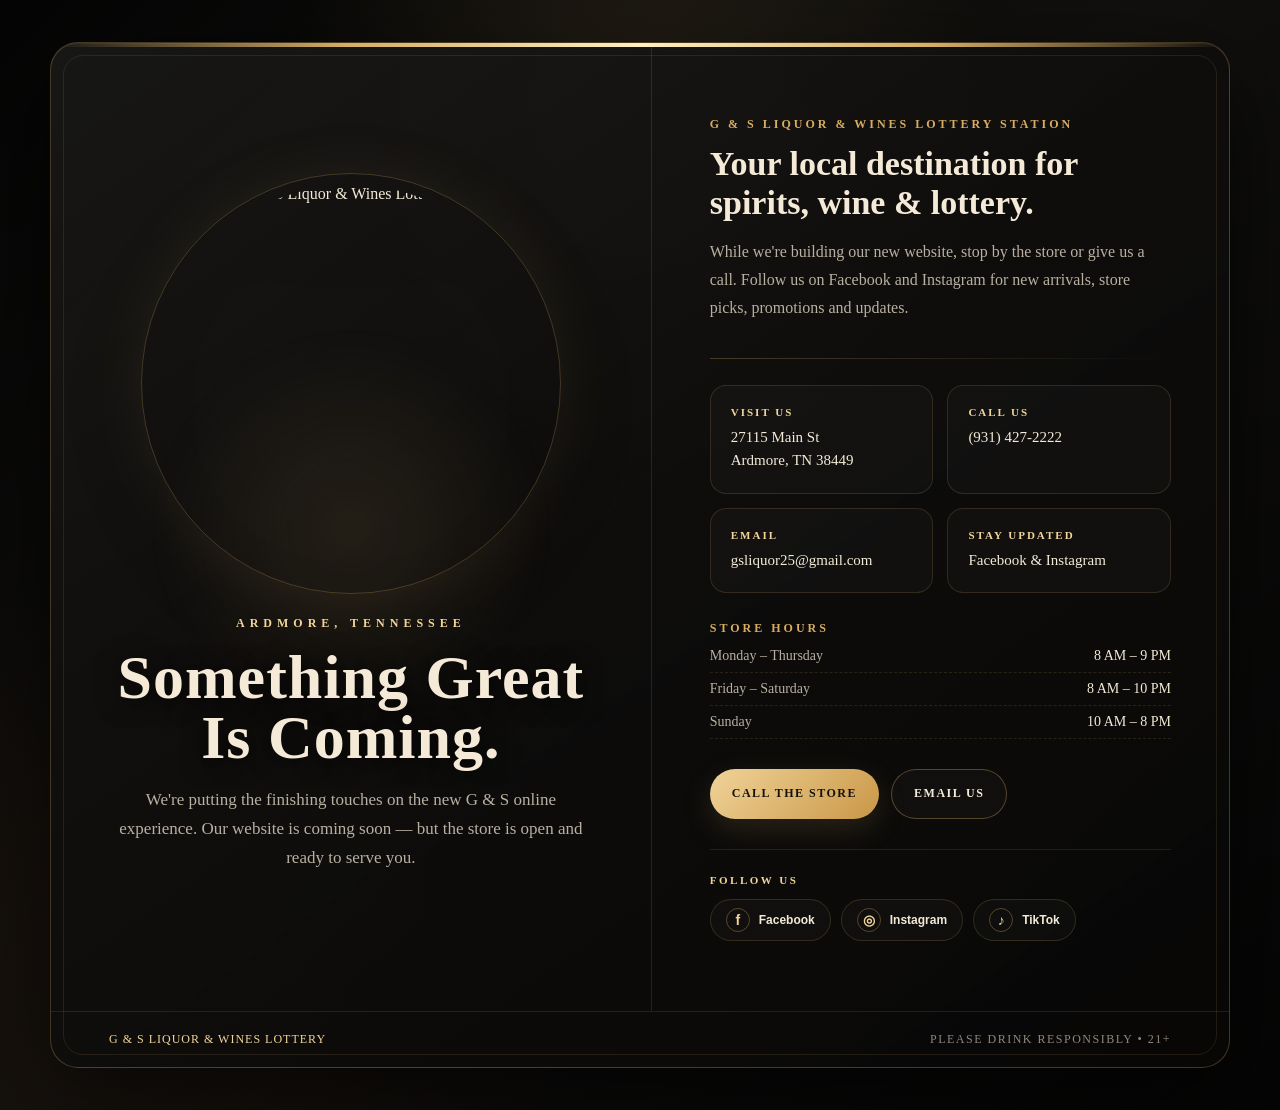
==== index.html @ 7f817ed0 "add initial HTML structure for G & S Liquor & Wines coming soon page" ====
<!DOCTYPE html>
<html lang="en">
<head>
  <meta charset="UTF-8">
  <meta name="viewport" content="width=device-width, initial-scale=1.0">
  <meta name="theme-color" content="#090909">
  <title>G & S Liquor & Wines | Coming Soon</title>
  <meta name="description" content="G & S Liquor & Wines Lottery Station — our new website is coming soon.">
  <style>
    :root{
      --bg:#070707;
      --panel:#11100f;
      --gold:#d7ad62;
      --gold-light:#f1d59a;
      --cream:#f4ead7;
      --muted:#b9b0a1;
      --line:rgba(215,173,98,.28);
    }

    *{box-sizing:border-box;margin:0;padding:0}

    html{scroll-behavior:smooth}

    body{
      min-height:100vh;
      font-family:Georgia, "Times New Roman", serif;
      color:var(--cream);
      background:
        radial-gradient(circle at 50% 10%, rgba(215,173,98,.12), transparent 30%),
        radial-gradient(circle at 15% 85%, rgba(112,54,23,.14), transparent 28%),
        linear-gradient(135deg,#050505 0%,#11100e 48%,#050505 100%);
      overflow-x:hidden;
    }

    body::before{
      content:"";
      position:fixed;
      inset:0;
      pointer-events:none;
      opacity:.12;
      background-image:
        linear-gradient(90deg, rgba(255,255,255,.035) 1px, transparent 1px),
        linear-gradient(rgba(255,255,255,.025) 1px, transparent 1px);
      background-size:70px 70px;
      mask-image:linear-gradient(to bottom,black,transparent 80%);
    }

    .shell{
      width:min(1180px, calc(100% - 36px));
      min-height:100vh;
      margin:auto;
      display:flex;
      align-items:center;
      padding:42px 0;
    }

    .card{
      width:100%;
      position:relative;
      overflow:hidden;
      border:1px solid var(--line);
      border-radius:28px;
      background:
        linear-gradient(145deg,rgba(255,255,255,.055),rgba(255,255,255,.012) 45%,rgba(0,0,0,.22)),
        rgba(12,11,10,.88);
      box-shadow:0 35px 100px rgba(0,0,0,.7), inset 0 1px 0 rgba(255,255,255,.06);
    }

    .card::before{
      content:"";
      position:absolute;
      inset:12px;
      border:1px solid rgba(215,173,98,.12);
      border-radius:20px;
      pointer-events:none;
    }

    .topline{
      height:4px;
      background:linear-gradient(90deg,transparent,var(--gold),#fff0bd,var(--gold),transparent);
    }

    .content{
      display:grid;
      grid-template-columns: 1.02fr .98fr;
      min-height:700px;
    }

    .brand{
      padding:70px 58px;
      display:flex;
      flex-direction:column;
      align-items:center;
      justify-content:center;
      text-align:center;
      border-right:1px solid rgba(215,173,98,.14);
      position:relative;
    }

    .brand::after{
      content:"";
      position:absolute;
      width:420px;
      height:420px;
      border-radius:50%;
      background:radial-gradient(circle,rgba(215,173,98,.10),transparent 67%);
      filter:blur(10px);
      z-index:0;
    }

    .logo-wrap{
      position:relative;
      z-index:1;
      width:min(430px,82%);
      aspect-ratio:1;
      display:grid;
      place-items:center;
      margin-bottom:34px;
      filter:drop-shadow(0 22px 32px rgba(0,0,0,.65));
    }

    .logo-wrap::before{
      content:"";
      position:absolute;
      inset:-12px;
      border-radius:50%;
      border:1px solid rgba(215,173,98,.25);
      box-shadow:0 0 55px rgba(215,173,98,.08);
    }

    .logo{
      width:100%;
      height:100%;
      object-fit:contain;
      border-radius:50%;
    }

    .eyebrow{
      position:relative;
      z-index:1;
      color:var(--gold-light);
      text-transform:uppercase;
      letter-spacing:5px;
      font-size:12px;
      font-weight:bold;
      margin-bottom:16px;
    }

    h1{
      position:relative;
      z-index:1;
      font-size:clamp(38px,5vw,62px);
      line-height:.98;
      letter-spacing:1px;
      text-shadow:0 3px 25px rgba(0,0,0,.8);
      margin-bottom:18px;
    }

    .tagline{
      position:relative;
      z-index:1;
      max-width:500px;
      color:var(--muted);
      font-size:17px;
      line-height:1.7;
    }

    .details{
      padding:70px 58px;
      display:flex;
      flex-direction:column;
      justify-content:center;
    }

    .kicker{
      color:var(--gold);
      text-transform:uppercase;
      letter-spacing:3px;
      font-size:12px;
      font-weight:bold;
      margin-bottom:12px;
    }

    .details h2{
      font-size:34px;
      line-height:1.15;
      margin-bottom:16px;
    }

    .intro{
      color:var(--muted);
      line-height:1.75;
      font-size:16px;
      max-width:510px;
      margin-bottom:30px;
    }

    .rule{
      height:1px;
      background:linear-gradient(90deg,var(--line),transparent);
      margin:6px 0 26px;
    }

    .info-grid{
      display:grid;
      grid-template-columns:1fr 1fr;
      gap:14px;
      margin-bottom:28px;
    }

    .info{
      padding:20px;
      border:1px solid rgba(215,173,98,.16);
      border-radius:16px;
      background:rgba(255,255,255,.025);
    }

    .info .label{
      color:var(--gold-light);
      font-size:11px;
      text-transform:uppercase;
      letter-spacing:2px;
      margin-bottom:8px;
      font-weight:bold;
    }

    .info p,.info a{
      color:var(--cream);
      text-decoration:none;
      line-height:1.55;
      font-size:15px;
    }

    .info a:hover{color:var(--gold-light)}

    .hours{
      display:grid;
      gap:8px;
      margin-bottom:30px;
    }

    .hour-row{
      display:flex;
      justify-content:space-between;
      gap:20px;
      padding-bottom:8px;
      border-bottom:1px dashed rgba(215,173,98,.14);
      color:var(--muted);
      font-size:14px;
    }

    .hour-row strong{
      color:var(--cream);
      font-weight:normal;
    }

    .actions{
      display:flex;
      flex-wrap:wrap;
      gap:12px;
    }

    .btn{
      display:inline-flex;
      align-items:center;
      justify-content:center;
      min-height:50px;
      padding:0 22px;
      border-radius:999px;
      text-decoration:none;
      text-transform:uppercase;
      letter-spacing:1.5px;
      font-size:12px;
      font-weight:bold;
      transition:.25s ease;
    }

    .btn-primary{
      color:#17110a;
      background:linear-gradient(135deg,#f0d398,#c99747);
      box-shadow:0 10px 30px rgba(215,173,98,.15);
    }

    .btn-primary:hover{
      transform:translateY(-2px);
      box-shadow:0 14px 34px rgba(215,173,98,.24);
    }

    .btn-secondary{
      color:var(--cream);
      border:1px solid rgba(215,173,98,.35);
      background:rgba(255,255,255,.025);
    }

    .btn-secondary:hover{
      border-color:var(--gold);
      color:var(--gold-light);
      transform:translateY(-2px);
    }

    .social-follow{
      margin-top:30px;
      padding-top:24px;
      border-top:1px solid rgba(215,173,98,.13);
    }

    .social-title{
      color:var(--gold-light);
      text-transform:uppercase;
      letter-spacing:2.5px;
      font-size:11px;
      font-weight:bold;
      margin-bottom:13px;
    }

    .social-links{
      display:flex;
      flex-wrap:wrap;
      gap:10px;
    }

    .social{
      display:inline-flex;
      align-items:center;
      gap:9px;
      min-height:42px;
      padding:0 15px;
      border:1px solid rgba(215,173,98,.18);
      border-radius:999px;
      color:var(--cream);
      background:rgba(255,255,255,.025);
      text-decoration:none;
      font-family:Arial, sans-serif;
      font-size:12px;
      font-weight:700;
      transition:.25s ease;
    }

    .social:hover{
      transform:translateY(-2px);
      border-color:var(--gold);
      background:rgba(215,173,98,.08);
      color:var(--gold-light);
    }

    .social-icon{
      width:24px;
      height:24px;
      display:grid;
      place-items:center;
      border-radius:50%;
      border:1px solid rgba(215,173,98,.35);
      color:var(--gold-light);
      font-weight:bold;
      font-size:14px;
      line-height:1;
    }

    footer{
      border-top:1px solid rgba(215,173,98,.13);
      padding:20px 58px;
      display:flex;
      align-items:center;
      justify-content:space-between;
      gap:20px;
      color:#8f877b;
      font-size:12px;
    }

    .footer-brand{
      color:var(--gold-light);
      letter-spacing:1px;
    }

    .age{
      text-transform:uppercase;
      letter-spacing:1.5px;
    }

    @media (max-width:850px){
      .shell{padding:20px 0}
      .content{grid-template-columns:1fr}
      .brand{
        padding:60px 28px 45px;
        border-right:0;
        border-bottom:1px solid rgba(215,173,98,.14);
      }
      .details{padding:45px 28px 55px}
      .logo-wrap{width:min(360px,78vw)}
      .info-grid{grid-template-columns:1fr}
      footer{padding:18px 28px;flex-direction:column;text-align:center}
    }

    @media (max-width:480px){
      .shell{width:min(100% - 18px,1180px)}
      .card{border-radius:20px}
      .card::before{inset:8px;border-radius:15px}
      .brand{padding:45px 20px 35px}
      .details{padding:38px 20px 45px}
      h1{font-size:40px}
      .tagline{font-size:15px}
      .details h2{font-size:29px}
      .hour-row{font-size:13px}
      .btn{width:100%}
      .social-links{display:grid;grid-template-columns:1fr}
      .social{justify-content:center}
    }
  </style>
</head>
<body>
  <main class="shell">
    <section class="card">
      <div class="topline"></div>

      <div class="content">
        <div class="brand">
          <div class="logo-wrap">
            <img class="logo" src="logo.png" alt="G & S Liquor & Wines Lottery logo">
          </div>

          <div class="eyebrow">Ardmore, Tennessee</div>
          <h1>Something Great<br>Is Coming.</h1>
          <p class="tagline">
            We're putting the finishing touches on the new G & S online experience.
            Our website is coming soon — but the store is open and ready to serve you.
          </p>
        </div>

        <div class="details">
          <div class="kicker">G & S Liquor & Wines Lottery Station</div>
          <h2>Your local destination for spirits, wine & lottery.</h2>
          <p class="intro">
            While we're building our new website, stop by the store or give us a call.
            Follow us on Facebook and Instagram for new arrivals, store picks,
            promotions and updates.
          </p>

          <div class="rule"></div>

          <div class="info-grid">
            <div class="info">
              <div class="label">Visit Us</div>
              <p>27115 Main St<br>Ardmore, TN 38449</p>
            </div>
            <div class="info">
              <div class="label">Call Us</div>
              <p><a href="tel:+19314272222">(931) 427-2222</a></p>
            </div>
            <div class="info">
              <div class="label">Email</div>
              <p><a href="mailto:gsliquor25@gmail.com">gsliquor25@gmail.com</a></p>
            </div>
            <div class="info">
              <div class="label">Stay Updated</div>
              <p>Facebook & Instagram</p>
            </div>
          </div>

          <div class="kicker">Store Hours</div>
          <div class="hours">
            <div class="hour-row"><span>Monday – Thursday</span><strong>8 AM – 9 PM</strong></div>
            <div class="hour-row"><span>Friday – Saturday</span><strong>8 AM – 10 PM</strong></div>
            <div class="hour-row"><span>Sunday</span><strong>10 AM – 8 PM</strong></div>
          </div>

          <div class="actions">
            <a class="btn btn-primary" href="tel:+19314272222">Call the Store</a>
            <a class="btn btn-secondary" href="mailto:gsliquor25@gmail.com">Email Us</a>
          </div>

          <div class="social-follow">
            <div class="social-title">Follow Us</div>
            <div class="social-links">
              <a class="social facebook" href="https://www.facebook.com/gsliquorsandwine" target="_blank" rel="noopener noreferrer" aria-label="Follow G & S Liquor on Facebook">
                <span class="social-icon">f</span>
                <span>Facebook</span>
              </a>
              <a class="social instagram" href="https://www.instagram.com/gsliquorsandwines/" target="_blank" rel="noopener noreferrer" aria-label="Follow G & S Liquor on Instagram">
                <span class="social-icon">◎</span>
                <span>Instagram</span>
              </a>
              <a class="social tiktok" href="https://www.tiktok.com/@galiquorsandwines" target="_blank" rel="noopener noreferrer" aria-label="Follow G & S Liquor on TikTok">
                <span class="social-icon">♪</span>
                <span>TikTok</span>
              </a>
            </div>
          </div>
        </div>
      </div>

      <footer>
        <div class="footer-brand">G & S LIQUOR & WINES LOTTERY</div>
        <div class="age">Please drink responsibly • 21+</div>
      </footer>
    </section>
  </main>
</body>
</html>
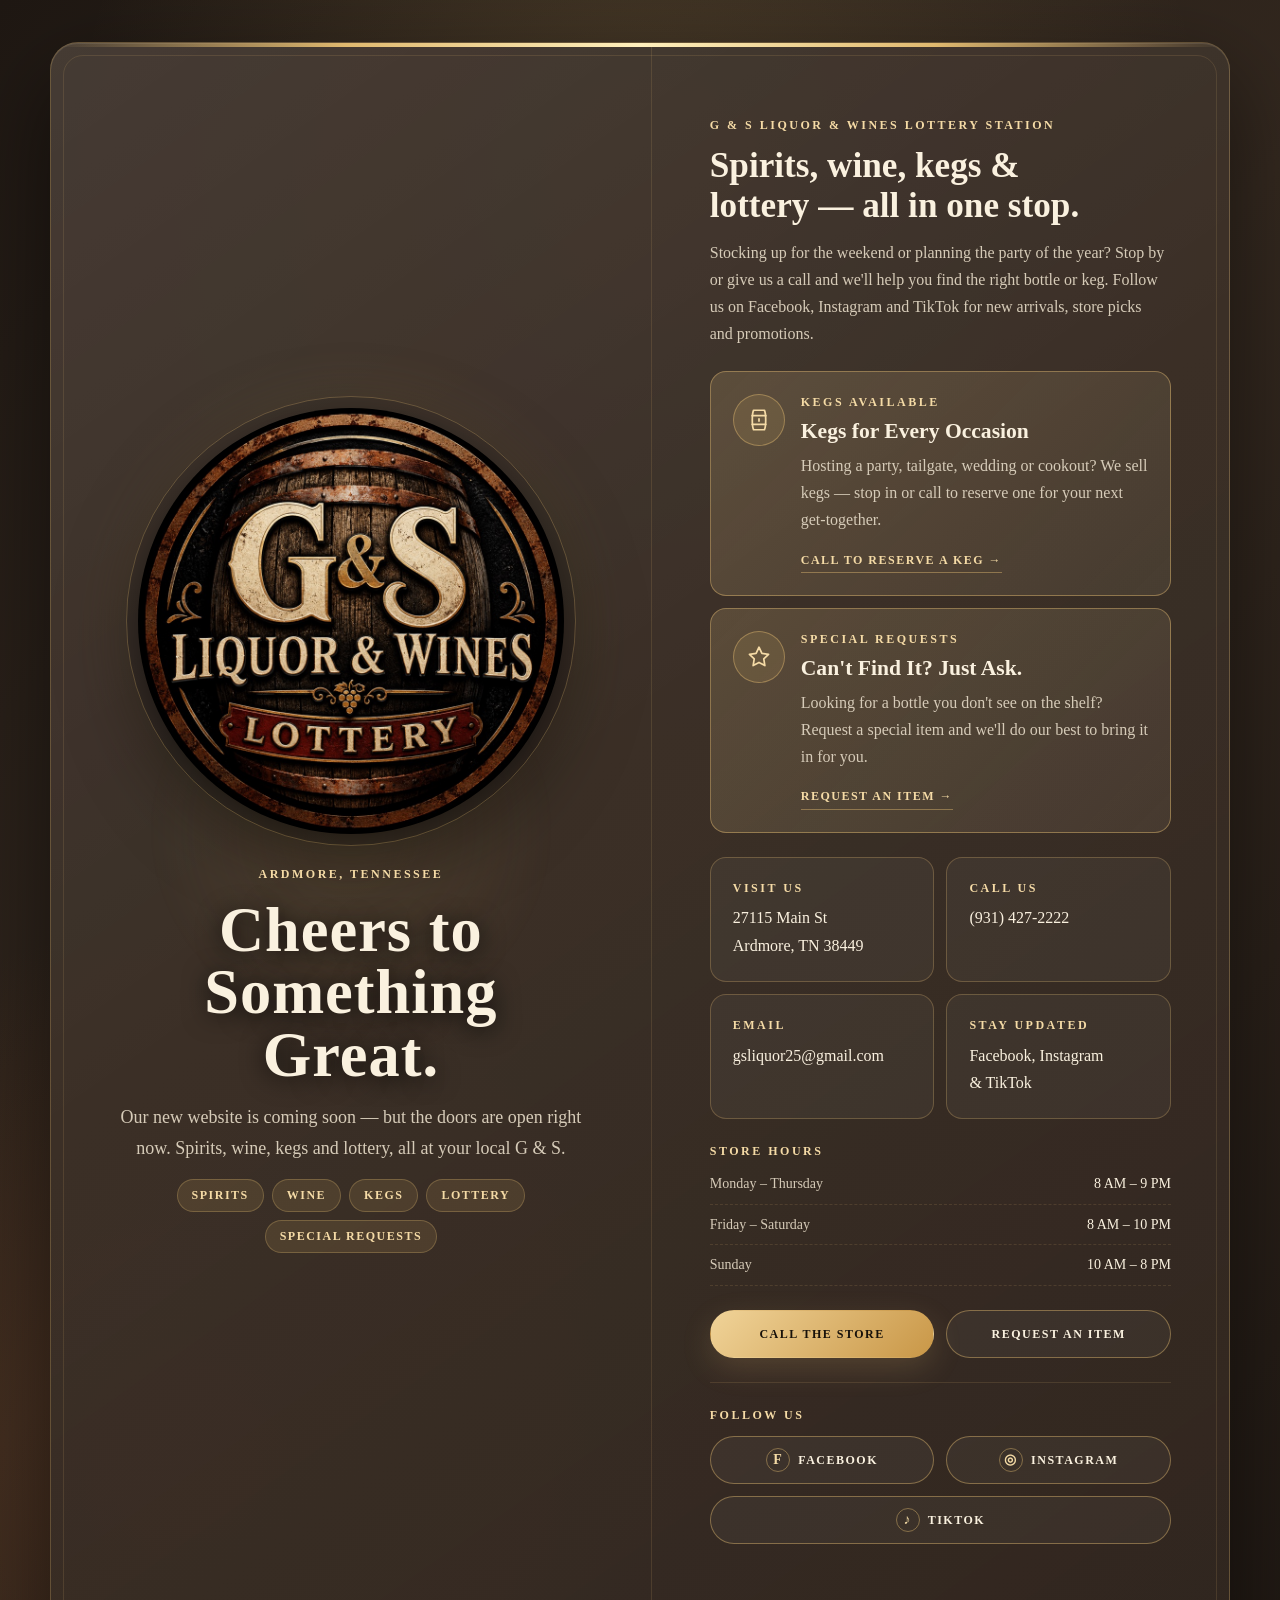
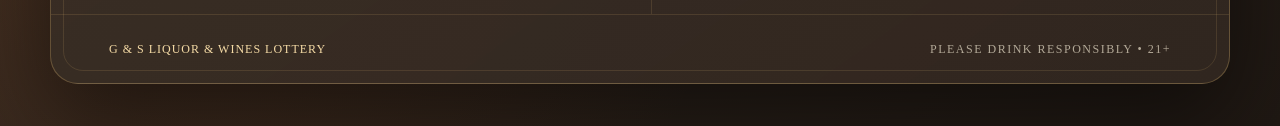
==== commit f6ddff85: "update HTML structure and styles for G & S Liquor & Wines coming soon page; add logo image" ====
--- a/index.html
+++ b/index.html
@@ -3,32 +3,79 @@
 <head>
   <meta charset="UTF-8">
   <meta name="viewport" content="width=device-width, initial-scale=1.0">
-  <meta name="theme-color" content="#090909">
-  <title>G & S Liquor & Wines | Coming Soon</title>
-  <meta name="description" content="G & S Liquor & Wines Lottery Station — our new website is coming soon.">
+  <meta name="theme-color" content="#2a211b">
+  <title>G & S Liquor & Wines | Spirits, Wine, Kegs & Lottery in Ardmore, TN</title>
+  <meta name="description" content="G & S Liquor & Wines Lottery Station in Ardmore, TN — spirits, wine, kegs and lottery. Request a special item. Our new website is coming soon.">
   <style>
+    /* ==========================================================
+       1. DESIGN TOKENS — change a value here, it changes everywhere
+       ========================================================== */
     :root{
-      --bg:#070707;
-      --panel:#11100f;
-      --gold:#d7ad62;
-      --gold-light:#f1d59a;
-      --cream:#f4ead7;
-      --muted:#b9b0a1;
-      --line:rgba(215,173,98,.28);
-    }
-
+      /* color */
+      --gold:#e0b96f;
+      --gold-light:#f5dba6;
+      --cream:#faf1df;
+      --muted:#d6cbb8;
+      --subtle:#b3a998;
+      --ink:#17110a;                          /* text on gold buttons */
+      --border-faint:rgba(224,185,111,.14);   /* dividers */
+      --border:rgba(224,185,111,.28);         /* tiles, buttons */
+      --border-strong:rgba(224,185,111,.45);  /* highlighted tiles, icons */
+      --fill:rgba(255,255,255,.045);          /* tile / button background */
+      --fill-gold:rgba(224,185,111,.12);      /* gold tint */
+      --gold-gradient:linear-gradient(135deg,#f0d398,#c99747);
+
+      /* type */
+      --font:Georgia, "Times New Roman", serif;
+      --text-label:.75rem;                                   /* 12px  uppercase labels, buttons */
+      --text-sm:.875rem;                                     /* 14px  hours */
+      --text-base:1rem;                                      /* 16px  body */
+      --text-lead:clamp(1rem, .92rem + .4vw, 1.125rem);      /* 16–18px intro line */
+      --h3:clamp(1.2rem, 1.1rem + .4vw, 1.35rem);
+      --h2:clamp(1.75rem, 1.3rem + 1.6vw, 2.2rem);
+      --h1:clamp(2.4rem, 1.5rem + 4.4vw, 3.9rem);
+      --leading:1.7;
+      --track:2.5px;                                         /* uppercase label spacing */
+      --track-sm:1.5px;                                      /* buttons, chips */
+      --measure:34rem;                                       /* max paragraph width */
+
+      /* spacing scale */
+      --space-1:4px;
+      --space-2:8px;
+      --space-3:12px;
+      --space-4:16px;
+      --space-5:24px;
+      --space-6:32px;
+
+      /* layout — fluid, so phones need no overrides */
+      --gutter:clamp(9px, 2.5vw, 18px);       /* page edge */
+      --pad-x:clamp(20px, 5vw, 58px);         /* panel + footer sides */
+      --pad-y:clamp(40px, 7vw, 70px);         /* panel top / bottom */
+      --tile-pad:clamp(16px, 4vw, 22px);
+      --radius-lg:clamp(20px, 4vw, 28px);     /* main card */
+      --radius-md:16px;                       /* tiles */
+      --radius-pill:999px;                    /* buttons, chips */
+      --tap:48px;                             /* minimum touch target */
+      --ease:.25s ease;
+    }
+
+    /* ==========================================================
+       2. BASE — element defaults, so nothing is styled one-by-one
+       ========================================================== */
     *{box-sizing:border-box;margin:0;padding:0}
 
-    html{scroll-behavior:smooth}
+    html{scroll-behavior:smooth;-webkit-text-size-adjust:100%}
 
     body{
       min-height:100vh;
-      font-family:Georgia, "Times New Roman", serif;
+      font-family:var(--font);
+      font-size:var(--text-base);
+      line-height:var(--leading);
       color:var(--cream);
       background:
-        radial-gradient(circle at 50% 10%, rgba(215,173,98,.12), transparent 30%),
-        radial-gradient(circle at 15% 85%, rgba(112,54,23,.14), transparent 28%),
-        linear-gradient(135deg,#050505 0%,#11100e 48%,#050505 100%);
+        radial-gradient(circle at 50% 10%, rgba(224,185,111,.18), transparent 34%),
+        radial-gradient(circle at 15% 85%, rgba(160,82,38,.22), transparent 30%),
+        linear-gradient(135deg,#1f1813 0%,#33281f 48%,#1f1813 100%);
       overflow-x:hidden;
     }
 
@@ -45,33 +92,220 @@
       mask-image:linear-gradient(to bottom,black,transparent 80%);
     }
 
+    h1,h2,h3{line-height:1.15}
+    h1{font-size:var(--h1);line-height:1;letter-spacing:1px;text-shadow:0 3px 25px rgba(0,0,0,.8)}
+    h2{font-size:var(--h2)}
+    h3{font-size:var(--h3)}
+
+    h1,h2,h3,.lead{text-wrap:balance}   /* no one-word last lines in headings */
+
+    p{color:var(--muted);max-width:var(--measure);text-wrap:pretty}
+
+    a{color:inherit;text-decoration:none}
+
+    img,svg{display:block;max-width:100%}
+
+    :focus-visible{outline:2px solid var(--gold-light);outline-offset:3px}
+
+    /* ==========================================================
+       3. REUSABLE COMPONENTS
+       ========================================================== */
+
+    /* vertical rhythm: children of a stack are evenly spaced */
+    .stack{
+      display:grid;
+      gap:var(--space-3);
+      align-content:start;
+    }
+    .stack--tight{gap:var(--space-2)}
+    .stack--center{justify-items:center;text-align:center}
+
+    /* small uppercase heading — eyebrow, kicker, tile label, section title */
+    .label{
+      color:var(--gold-light);
+      font-size:var(--text-label);
+      font-weight:bold;
+      text-transform:uppercase;
+      letter-spacing:var(--track);
+      line-height:1.4;
+    }
+
+    /* bordered surface — contact tiles, feature cards */
+    .tile{
+      padding:var(--tile-pad);
+      border:1px solid var(--border);
+      border-radius:var(--radius-md);
+      background:var(--fill);
+    }
+    .tile--accent{
+      border-color:var(--border-strong);
+      background:
+        linear-gradient(135deg,rgba(224,185,111,.14),rgba(224,185,111,.04)),
+        var(--fill);
+    }
+
+    /* grid that wraps itself: 2 columns when there is room, 1 when not */
+    .tiles{
+      display:grid;
+      grid-template-columns:repeat(auto-fit,minmax(min(100%,13rem),1fr));
+      gap:var(--space-3);
+    }
+
+    /* value text inside a tile */
+    .value{color:var(--cream);overflow-wrap:anywhere}
+    .value a:hover{color:var(--gold-light)}
+
+    /* buttons — primary (gold) and secondary (outline); also used for social links */
+    .btn{
+      display:inline-flex;
+      align-items:center;
+      justify-content:center;
+      gap:var(--space-2);
+      min-height:var(--tap);
+      padding:0 22px;
+      border:1px solid transparent;
+      border-radius:var(--radius-pill);
+      font-size:var(--text-label);
+      font-weight:bold;
+      text-transform:uppercase;
+      letter-spacing:var(--track-sm);
+      transition:var(--ease);
+    }
+    .btn:hover{transform:translateY(-2px)}
+
+    .btn-primary{
+      color:var(--ink);
+      background:var(--gold-gradient);
+      box-shadow:0 10px 30px rgba(224,185,111,.18);
+    }
+    .btn-primary:hover{box-shadow:0 14px 34px rgba(224,185,111,.3)}
+
+    .btn-secondary{
+      color:var(--cream);
+      border-color:var(--border-strong);
+      background:var(--fill);
+    }
+    .btn-secondary:hover{
+      color:var(--gold-light);
+      border-color:var(--gold);
+      background:var(--fill-gold);
+    }
+
+    .btn-icon{
+      width:24px;
+      height:24px;
+      display:grid;
+      place-items:center;
+      border:1px solid var(--border-strong);
+      border-radius:50%;
+      color:var(--gold-light);
+      font-size:14px;
+      line-height:1;
+    }
+
+    /* row of buttons: sit side by side when they fit, stack when they don't */
+    .btn-row{
+      display:flex;
+      flex-wrap:wrap;
+      gap:var(--space-3);
+    }
+    .btn-row .btn{flex:1 1 11rem}
+    .btn-row--compact .btn{flex-basis:8.5rem}
+
+    /* non-clickable tag */
+    .chip{
+      padding:7px 14px;
+      border:1px solid var(--border);
+      border-radius:var(--radius-pill);
+      background:var(--fill-gold);
+      color:var(--gold-light);
+      font-size:var(--text-label);
+      font-weight:bold;
+      text-transform:uppercase;
+      letter-spacing:var(--track-sm);
+      line-height:1.4;
+    }
+    .chips{display:flex;flex-wrap:wrap;justify-content:center;gap:var(--space-2)}
+
+    /* inline text link with underline */
+    .link{
+      justify-self:start;
+      padding:var(--space-2) 0 2px;
+      border-bottom:1px solid var(--border-strong);
+      color:var(--gold-light);
+      font-size:var(--text-label);
+      font-weight:bold;
+      text-transform:uppercase;
+      letter-spacing:var(--track-sm);
+      transition:var(--ease);
+    }
+    .link:hover{color:#fff;border-color:#fff}
+
+    /* icon + text side by side; text drops below the icon on narrow screens */
+    .media{
+      display:flex;
+      flex-wrap:wrap;
+      gap:var(--space-4);
+    }
+    .media-body{flex:1 1 16rem}
+
+    .icon{
+      flex:none;
+      width:52px;
+      height:52px;
+      display:grid;
+      place-items:center;
+      border:1px solid var(--border-strong);
+      border-radius:50%;
+      background:var(--fill-gold);
+      color:var(--gold-light);
+    }
+    .icon svg{width:26px;height:26px}
+
+    /* label / value rows with a dashed divider */
+    .rows{display:grid;gap:var(--space-2)}
+    .row{
+      display:flex;
+      flex-wrap:wrap;
+      justify-content:space-between;
+      gap:0 var(--space-5);
+      padding-bottom:var(--space-2);
+      border-bottom:1px dashed var(--border-faint);
+      color:var(--muted);
+      font-size:var(--text-sm);
+    }
+    .row strong{color:var(--cream);font-weight:normal}
+
+    /* ==========================================================
+       4. PAGE LAYOUT
+       ========================================================== */
     .shell{
-      width:min(1180px, calc(100% - 36px));
+      width:min(1180px, 100% - var(--gutter) * 2);
       min-height:100vh;
       margin:auto;
       display:flex;
       align-items:center;
-      padding:42px 0;
+      padding:clamp(20px, 4vw, 42px) 0;
     }
 
     .card{
       width:100%;
       position:relative;
       overflow:hidden;
-      border:1px solid var(--line);
-      border-radius:28px;
+      border:1px solid var(--border);
+      border-radius:var(--radius-lg);
       background:
-        linear-gradient(145deg,rgba(255,255,255,.055),rgba(255,255,255,.012) 45%,rgba(0,0,0,.22)),
-        rgba(12,11,10,.88);
-      box-shadow:0 35px 100px rgba(0,0,0,.7), inset 0 1px 0 rgba(255,255,255,.06);
+        linear-gradient(145deg,rgba(255,255,255,.08),rgba(255,255,255,.02) 45%,rgba(0,0,0,.10)),
+        rgba(56,44,36,.94);
+      box-shadow:0 35px 90px rgba(0,0,0,.5), inset 0 1px 0 rgba(255,255,255,.09);
     }
 
     .card::before{
       content:"";
       position:absolute;
-      inset:12px;
-      border:1px solid rgba(215,173,98,.12);
-      border-radius:20px;
+      inset:clamp(8px, 1.5vw, 12px);
+      border:1px solid var(--border-faint);
+      border-radius:calc(var(--radius-lg) - 8px);
       pointer-events:none;
     }
 
@@ -82,52 +316,51 @@
 
     .content{
       display:grid;
-      grid-template-columns: 1.02fr .98fr;
+      grid-template-columns:1.02fr .98fr;
       min-height:700px;
     }
 
-    .brand{
-      padding:70px 58px;
-      display:flex;
-      flex-direction:column;
-      align-items:center;
-      justify-content:center;
-      text-align:center;
-      border-right:1px solid rgba(215,173,98,.14);
+    /* both halves of the card share one panel style */
+    .panel{
+      gap:var(--space-5);
+      padding:var(--pad-y) var(--pad-x);
+      align-content:center;
       position:relative;
     }
-
-    .brand::after{
+    .panel--brand{
+      gap:var(--space-4);
+      border-right:1px solid var(--border-faint);
+    }
+    .panel--brand > *{position:relative;z-index:1}
+    .panel--brand::after{
       content:"";
       position:absolute;
-      width:420px;
-      height:420px;
+      top:50%;
+      left:50%;
+      width:min(420px,90%);
+      aspect-ratio:1;
+      translate:-50% -50%;
       border-radius:50%;
-      background:radial-gradient(circle,rgba(215,173,98,.10),transparent 67%);
+      background:radial-gradient(circle,rgba(224,185,111,.12),transparent 67%);
       filter:blur(10px);
-      z-index:0;
+      pointer-events:none;
     }
 
     .logo-wrap{
       position:relative;
-      z-index:1;
-      width:min(430px,82%);
+      width:min(430px,88%);
       aspect-ratio:1;
-      display:grid;
-      place-items:center;
-      margin-bottom:34px;
+      margin-bottom:var(--space-4);
       filter:drop-shadow(0 22px 32px rgba(0,0,0,.65));
     }
-
     .logo-wrap::before{
       content:"";
       position:absolute;
       inset:-12px;
       border-radius:50%;
-      border:1px solid rgba(215,173,98,.25);
-      box-shadow:0 0 55px rgba(215,173,98,.08);
-    }
-
+      border:1px solid var(--border);
+      box-shadow:0 0 55px rgba(224,185,111,.1);
+    }
     .logo{
       width:100%;
       height:100%;
@@ -135,275 +368,44 @@
       border-radius:50%;
     }
 
-    .eyebrow{
-      position:relative;
-      z-index:1;
-      color:var(--gold-light);
-      text-transform:uppercase;
-      letter-spacing:5px;
-      font-size:12px;
-      font-weight:bold;
-      margin-bottom:16px;
-    }
-
-    h1{
-      position:relative;
-      z-index:1;
-      font-size:clamp(38px,5vw,62px);
-      line-height:.98;
-      letter-spacing:1px;
-      text-shadow:0 3px 25px rgba(0,0,0,.8);
-      margin-bottom:18px;
-    }
-
-    .tagline{
-      position:relative;
-      z-index:1;
-      max-width:500px;
-      color:var(--muted);
-      font-size:17px;
-      line-height:1.7;
-    }
-
-    .details{
-      padding:70px 58px;
-      display:flex;
-      flex-direction:column;
-      justify-content:center;
-    }
-
-    .kicker{
-      color:var(--gold);
-      text-transform:uppercase;
-      letter-spacing:3px;
-      font-size:12px;
-      font-weight:bold;
-      margin-bottom:12px;
-    }
-
-    .details h2{
-      font-size:34px;
-      line-height:1.15;
-      margin-bottom:16px;
-    }
-
-    .intro{
-      color:var(--muted);
-      line-height:1.75;
-      font-size:16px;
-      max-width:510px;
-      margin-bottom:30px;
-    }
-
-    .rule{
-      height:1px;
-      background:linear-gradient(90deg,var(--line),transparent);
-      margin:6px 0 26px;
-    }
-
-    .info-grid{
-      display:grid;
-      grid-template-columns:1fr 1fr;
-      gap:14px;
-      margin-bottom:28px;
-    }
-
-    .info{
-      padding:20px;
-      border:1px solid rgba(215,173,98,.16);
-      border-radius:16px;
-      background:rgba(255,255,255,.025);
-    }
-
-    .info .label{
-      color:var(--gold-light);
-      font-size:11px;
-      text-transform:uppercase;
-      letter-spacing:2px;
-      margin-bottom:8px;
-      font-weight:bold;
-    }
-
-    .info p,.info a{
-      color:var(--cream);
-      text-decoration:none;
-      line-height:1.55;
-      font-size:15px;
-    }
-
-    .info a:hover{color:var(--gold-light)}
-
-    .hours{
-      display:grid;
-      gap:8px;
-      margin-bottom:30px;
-    }
-
-    .hour-row{
-      display:flex;
-      justify-content:space-between;
-      gap:20px;
-      padding-bottom:8px;
-      border-bottom:1px dashed rgba(215,173,98,.14);
-      color:var(--muted);
-      font-size:14px;
-    }
-
-    .hour-row strong{
-      color:var(--cream);
-      font-weight:normal;
-    }
-
-    .actions{
+    .lead{font-size:var(--text-lead)}
+
+    /* a titled block inside a panel, ruled off from what's above */
+    .section--ruled{
+      padding-top:var(--space-5);
+      border-top:1px solid var(--border-faint);
+    }
+
+    footer{
       display:flex;
       flex-wrap:wrap;
-      gap:12px;
-    }
-
-    .btn{
-      display:inline-flex;
-      align-items:center;
-      justify-content:center;
-      min-height:50px;
-      padding:0 22px;
-      border-radius:999px;
-      text-decoration:none;
-      text-transform:uppercase;
-      letter-spacing:1.5px;
-      font-size:12px;
-      font-weight:bold;
-      transition:.25s ease;
-    }
-
-    .btn-primary{
-      color:#17110a;
-      background:linear-gradient(135deg,#f0d398,#c99747);
-      box-shadow:0 10px 30px rgba(215,173,98,.15);
-    }
-
-    .btn-primary:hover{
-      transform:translateY(-2px);
-      box-shadow:0 14px 34px rgba(215,173,98,.24);
-    }
-
-    .btn-secondary{
-      color:var(--cream);
-      border:1px solid rgba(215,173,98,.35);
-      background:rgba(255,255,255,.025);
-    }
-
-    .btn-secondary:hover{
-      border-color:var(--gold);
-      color:var(--gold-light);
-      transform:translateY(-2px);
-    }
-
-    .social-follow{
-      margin-top:30px;
-      padding-top:24px;
-      border-top:1px solid rgba(215,173,98,.13);
-    }
-
-    .social-title{
-      color:var(--gold-light);
-      text-transform:uppercase;
-      letter-spacing:2.5px;
-      font-size:11px;
-      font-weight:bold;
-      margin-bottom:13px;
-    }
-
-    .social-links{
-      display:flex;
-      flex-wrap:wrap;
-      gap:10px;
-    }
-
-    .social{
-      display:inline-flex;
-      align-items:center;
-      gap:9px;
-      min-height:42px;
-      padding:0 15px;
-      border:1px solid rgba(215,173,98,.18);
-      border-radius:999px;
-      color:var(--cream);
-      background:rgba(255,255,255,.025);
-      text-decoration:none;
-      font-family:Arial, sans-serif;
-      font-size:12px;
-      font-weight:700;
-      transition:.25s ease;
-    }
-
-    .social:hover{
-      transform:translateY(-2px);
-      border-color:var(--gold);
-      background:rgba(215,173,98,.08);
-      color:var(--gold-light);
-    }
-
-    .social-icon{
-      width:24px;
-      height:24px;
-      display:grid;
-      place-items:center;
-      border-radius:50%;
-      border:1px solid rgba(215,173,98,.35);
-      color:var(--gold-light);
-      font-weight:bold;
-      font-size:14px;
-      line-height:1;
-    }
-
-    footer{
-      border-top:1px solid rgba(215,173,98,.13);
-      padding:20px 58px;
-      display:flex;
       align-items:center;
       justify-content:space-between;
-      gap:20px;
-      color:#8f877b;
-      font-size:12px;
-    }
-
-    .footer-brand{
-      color:var(--gold-light);
-      letter-spacing:1px;
-    }
-
-    .age{
-      text-transform:uppercase;
-      letter-spacing:1.5px;
-    }
-
+      gap:var(--space-2) var(--space-5);
+      padding:var(--space-5) var(--pad-x);
+      border-top:1px solid var(--border-faint);
+      color:var(--subtle);
+      font-size:var(--text-label);
+    }
+    .footer-brand{color:var(--gold-light);letter-spacing:1px}
+    .age{text-transform:uppercase;letter-spacing:var(--track-sm)}
+
+    /* ==========================================================
+       5. RESPONSIVE — one breakpoint: stack the two halves
+       ========================================================== */
     @media (max-width:850px){
-      .shell{padding:20px 0}
-      .content{grid-template-columns:1fr}
-      .brand{
-        padding:60px 28px 45px;
+      .content{grid-template-columns:1fr;min-height:0}
+      .panel--brand{
         border-right:0;
-        border-bottom:1px solid rgba(215,173,98,.14);
+        border-bottom:1px solid var(--border-faint);
       }
-      .details{padding:45px 28px 55px}
-      .logo-wrap{width:min(360px,78vw)}
-      .info-grid{grid-template-columns:1fr}
-      footer{padding:18px 28px;flex-direction:column;text-align:center}
-    }
-
-    @media (max-width:480px){
-      .shell{width:min(100% - 18px,1180px)}
-      .card{border-radius:20px}
-      .card::before{inset:8px;border-radius:15px}
-      .brand{padding:45px 20px 35px}
-      .details{padding:38px 20px 45px}
-      h1{font-size:40px}
-      .tagline{font-size:15px}
-      .details h2{font-size:29px}
-      .hour-row{font-size:13px}
-      .btn{width:100%}
-      .social-links{display:grid;grid-template-columns:1fr}
-      .social{justify-content:center}
+      footer{justify-content:center;text-align:center}
+    }
+
+    @media (prefers-reduced-motion:reduce){
+      html{scroll-behavior:auto}
+      *{transition:none !important}
+      .btn:hover{transform:none}
     }
   </style>
 </head>
@@ -413,74 +415,121 @@
       <div class="topline"></div>
 
       <div class="content">
-        <div class="brand">
+        <div class="panel panel--brand stack stack--center">
           <div class="logo-wrap">
-            <img class="logo" src="logo.png" alt="G & S Liquor & Wines Lottery logo">
-          </div>
-
-          <div class="eyebrow">Ardmore, Tennessee</div>
-          <h1>Something Great<br>Is Coming.</h1>
-          <p class="tagline">
-            We're putting the finishing touches on the new G & S online experience.
-            Our website is coming soon — but the store is open and ready to serve you.
+            <img class="logo" src="logo-900.jpg" width="900" height="900" alt="G & S Liquor & Wines Lottery logo">
+          </div>
+
+          <div class="label">Ardmore, Tennessee</div>
+          <h1>Cheers to<br>Something Great.</h1>
+          <p class="lead">
+            Our new website is coming soon — but the doors are open right now.
+            Spirits, wine, kegs and lottery, all at your local G&nbsp;&amp;&nbsp;S.
           </p>
+          <div class="chips">
+            <span class="chip">Spirits</span>
+            <span class="chip">Wine</span>
+            <span class="chip">Kegs</span>
+            <span class="chip">Lottery</span>
+            <span class="chip">Special Requests</span>
+          </div>
         </div>
 
-        <div class="details">
-          <div class="kicker">G & S Liquor & Wines Lottery Station</div>
-          <h2>Your local destination for spirits, wine & lottery.</h2>
-          <p class="intro">
-            While we're building our new website, stop by the store or give us a call.
-            Follow us on Facebook and Instagram for new arrivals, store picks,
-            promotions and updates.
-          </p>
-
-          <div class="rule"></div>
-
-          <div class="info-grid">
-            <div class="info">
+        <div class="panel stack">
+          <div class="stack">
+            <div class="label">G & S Liquor & Wines Lottery Station</div>
+            <h2>Spirits, wine, kegs & lottery — all in one stop.</h2>
+            <p>
+              Stocking up for the weekend or planning the party of the year?
+              Stop by or give us a call and we'll help you find the right bottle or keg.
+              Follow us on Facebook, Instagram and TikTok for new arrivals, store picks
+              and promotions.
+            </p>
+          </div>
+
+          <div class="stack">
+            <div class="tile tile--accent media">
+              <div class="icon">
+                <svg viewBox="0 0 24 24" fill="none" stroke="currentColor" stroke-width="1.6" stroke-linecap="round" stroke-linejoin="round" aria-hidden="true">
+                  <path d="M7 3h10c1.6 3.2 1.6 14.8 0 18H7C5.4 17.8 5.4 6.2 7 3z"/>
+                  <path d="M5.7 8h12.6M5.7 16h12.6M12 11v2"/>
+                </svg>
+              </div>
+              <div class="media-body stack stack--tight">
+                <div class="label">Kegs Available</div>
+                <h3>Kegs for Every Occasion</h3>
+                <p>
+                  Hosting a party, tailgate, wedding or cookout? We sell kegs —
+                  stop in or call to reserve one for your next get-together.
+                </p>
+                <a class="link" href="tel:+19314272222">Call to reserve a keg →</a>
+              </div>
+            </div>
+
+            <div class="tile tile--accent media">
+              <div class="icon">
+                <svg viewBox="0 0 24 24" fill="none" stroke="currentColor" stroke-width="1.6" stroke-linecap="round" stroke-linejoin="round" aria-hidden="true">
+                  <path d="M12 3l2.7 5.6 6.1.9-4.4 4.3 1 6.1L12 17l-5.4 2.9 1-6.1L3.2 9.5l6.1-.9z"/>
+                </svg>
+              </div>
+              <div class="media-body stack stack--tight">
+                <div class="label">Special Requests</div>
+                <h3>Can't Find It? Just Ask.</h3>
+                <p>
+                  Looking for a bottle you don't see on the shelf? Request a special
+                  item and we'll do our best to bring it in for you.
+                </p>
+                <a class="link" href="mailto:gsliquor25@gmail.com?subject=Special%20Item%20Request&body=Hi%20G%20%26%20S%20Liquor%2C%0A%0AI%27m%20looking%20for%3A%0A%0AItem%20%2F%20brand%20%2F%20size%3A%20%0AName%3A%20%0APhone%3A%20%0A">Request an item →</a>
+              </div>
+            </div>
+          </div>
+
+          <div class="tiles">
+            <div class="tile stack stack--tight">
               <div class="label">Visit Us</div>
-              <p>27115 Main St<br>Ardmore, TN 38449</p>
-            </div>
-            <div class="info">
+              <p class="value">27115 Main St<br>Ardmore, TN 38449</p>
+            </div>
+            <div class="tile stack stack--tight">
               <div class="label">Call Us</div>
-              <p><a href="tel:+19314272222">(931) 427-2222</a></p>
-            </div>
-            <div class="info">
+              <p class="value"><a href="tel:+19314272222">(931) 427-2222</a></p>
+            </div>
+            <div class="tile stack stack--tight">
               <div class="label">Email</div>
-              <p><a href="mailto:gsliquor25@gmail.com">gsliquor25@gmail.com</a></p>
-            </div>
-            <div class="info">
+              <p class="value"><a href="mailto:gsliquor25@gmail.com">gsliquor25@gmail.com</a></p>
+            </div>
+            <div class="tile stack stack--tight">
               <div class="label">Stay Updated</div>
-              <p>Facebook & Instagram</p>
-            </div>
-          </div>
-
-          <div class="kicker">Store Hours</div>
-          <div class="hours">
-            <div class="hour-row"><span>Monday – Thursday</span><strong>8 AM – 9 PM</strong></div>
-            <div class="hour-row"><span>Friday – Saturday</span><strong>8 AM – 10 PM</strong></div>
-            <div class="hour-row"><span>Sunday</span><strong>10 AM – 8 PM</strong></div>
-          </div>
-
-          <div class="actions">
+              <p class="value">Facebook, Instagram & TikTok</p>
+            </div>
+          </div>
+
+          <div class="stack">
+            <div class="label">Store Hours</div>
+            <div class="rows">
+              <div class="row"><span>Monday – Thursday</span><strong>8 AM – 9 PM</strong></div>
+              <div class="row"><span>Friday – Saturday</span><strong>8 AM – 10 PM</strong></div>
+              <div class="row"><span>Sunday</span><strong>10 AM – 8 PM</strong></div>
+            </div>
+          </div>
+
+          <div class="btn-row">
             <a class="btn btn-primary" href="tel:+19314272222">Call the Store</a>
-            <a class="btn btn-secondary" href="mailto:gsliquor25@gmail.com">Email Us</a>
-          </div>
-
-          <div class="social-follow">
-            <div class="social-title">Follow Us</div>
-            <div class="social-links">
-              <a class="social facebook" href="https://www.facebook.com/gsliquorsandwine" target="_blank" rel="noopener noreferrer" aria-label="Follow G & S Liquor on Facebook">
-                <span class="social-icon">f</span>
+            <a class="btn btn-secondary" href="mailto:gsliquor25@gmail.com?subject=Special%20Item%20Request&body=Hi%20G%20%26%20S%20Liquor%2C%0A%0AI%27m%20looking%20for%3A%0A%0AItem%20%2F%20brand%20%2F%20size%3A%20%0AName%3A%20%0APhone%3A%20%0A">Request an Item</a>
+          </div>
+
+          <div class="stack section--ruled">
+            <div class="label">Follow Us</div>
+            <div class="btn-row btn-row--compact">
+              <a class="btn btn-secondary" href="https://www.facebook.com/gsliquorsandwine" target="_blank" rel="noopener noreferrer" aria-label="Follow G & S Liquor on Facebook">
+                <span class="btn-icon">f</span>
                 <span>Facebook</span>
               </a>
-              <a class="social instagram" href="https://www.instagram.com/gsliquorsandwines/" target="_blank" rel="noopener noreferrer" aria-label="Follow G & S Liquor on Instagram">
-                <span class="social-icon">◎</span>
+              <a class="btn btn-secondary" href="https://www.instagram.com/gsliquorsandwines/" target="_blank" rel="noopener noreferrer" aria-label="Follow G & S Liquor on Instagram">
+                <span class="btn-icon">◎</span>
                 <span>Instagram</span>
               </a>
-              <a class="social tiktok" href="https://www.tiktok.com/@galiquorsandwines" target="_blank" rel="noopener noreferrer" aria-label="Follow G & S Liquor on TikTok">
-                <span class="social-icon">♪</span>
+              <a class="btn btn-secondary" href="https://www.tiktok.com/@gsliquorsandwines" target="_blank" rel="noopener noreferrer" aria-label="Follow G & S Liquor on TikTok">
+                <span class="btn-icon">♪</span>
                 <span>TikTok</span>
               </a>
             </div>
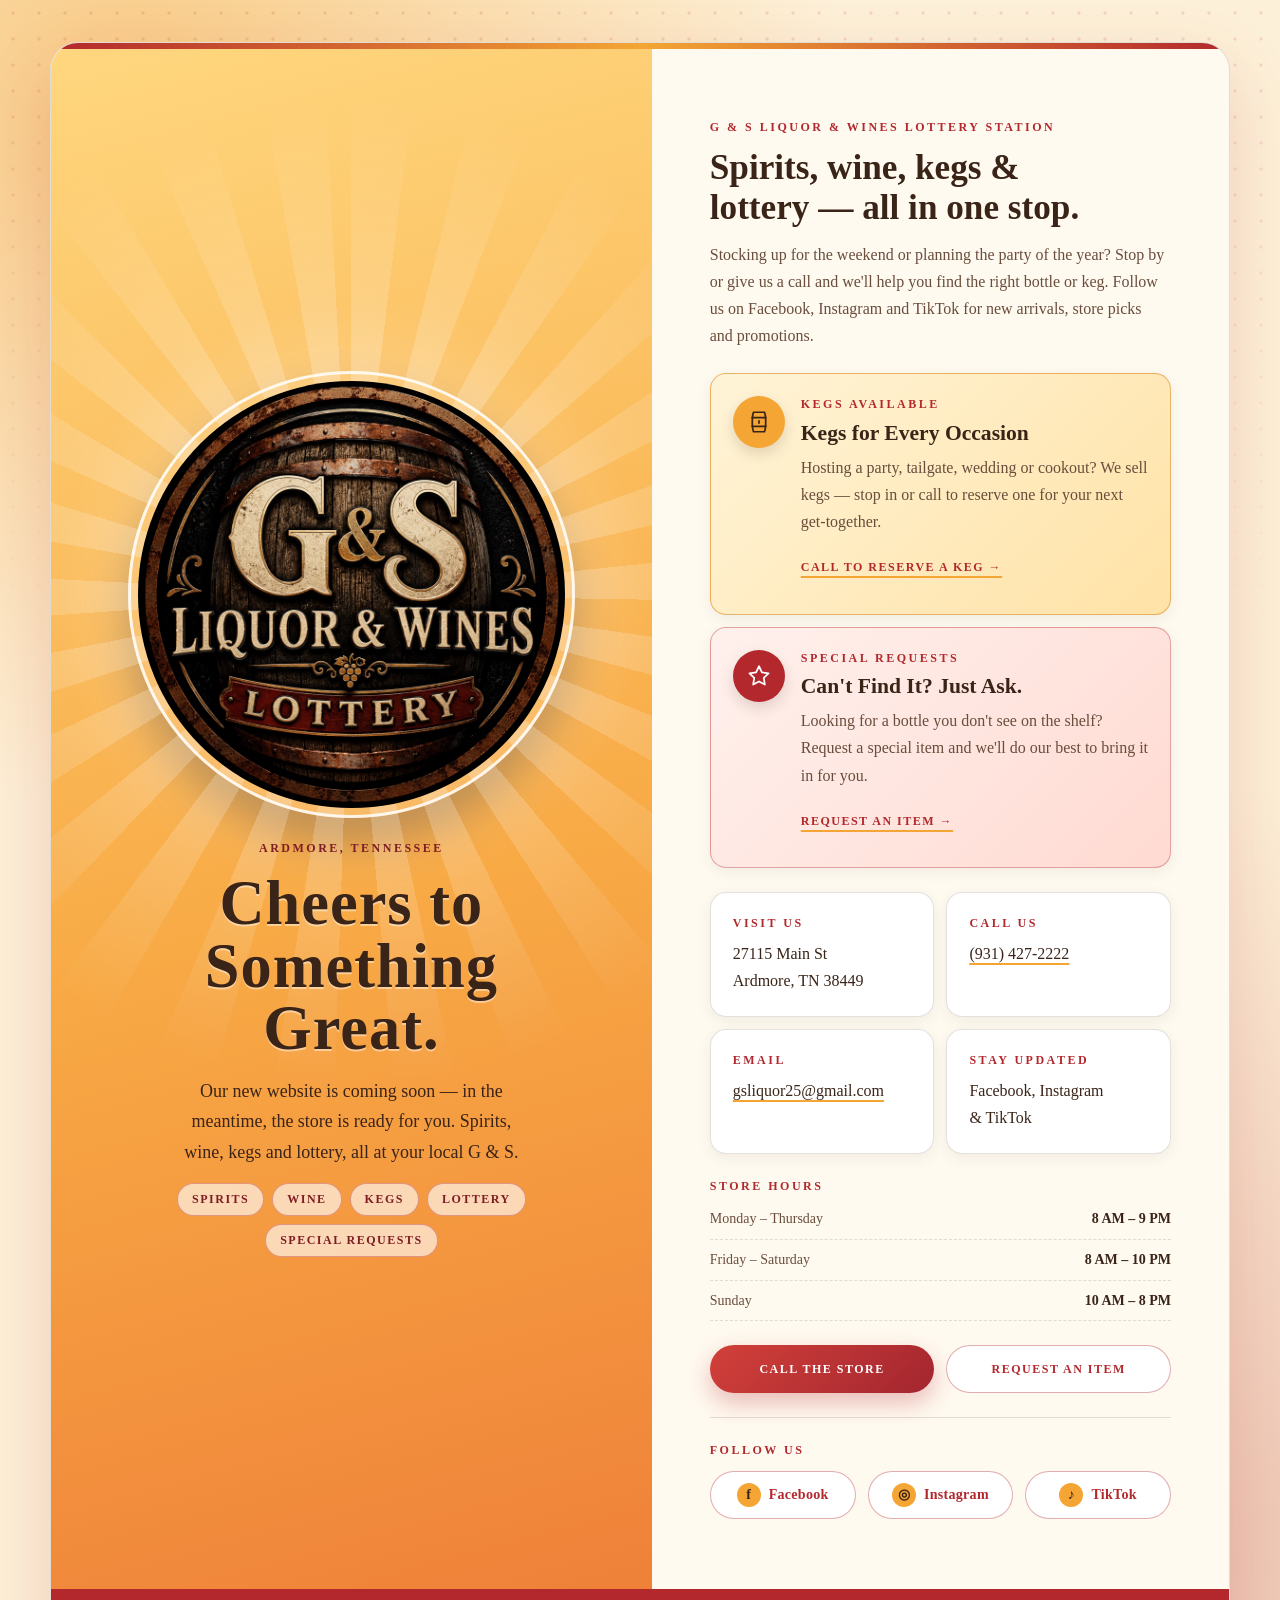
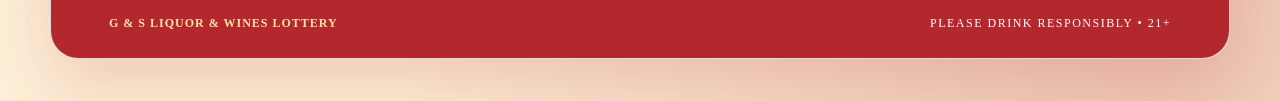
==== commit d816638e: "refactor styles and update HTML structure for G & S Liquor & Wines coming soon page; enhance color s" ====
--- a/index.html
+++ b/index.html
@@ -3,32 +3,51 @@
 <head>
   <meta charset="UTF-8">
   <meta name="viewport" content="width=device-width, initial-scale=1.0">
-  <meta name="theme-color" content="#2a211b">
+  <meta name="theme-color" content="#fdf0d8">
   <title>G & S Liquor & Wines | Spirits, Wine, Kegs & Lottery in Ardmore, TN</title>
   <meta name="description" content="G & S Liquor & Wines Lottery Station in Ardmore, TN — spirits, wine, kegs and lottery. Request a special item. Our new website is coming soon.">
   <style>
     /* ==========================================================
-       1. DESIGN TOKENS — change a value here, it changes everywhere
+       1. DESIGN TOKENS — every color, size and space lives here.
+          Change a value and it changes everywhere.
        ========================================================== */
     :root{
-      /* color */
-      --gold:#e0b96f;
-      --gold-light:#f5dba6;
-      --cream:#faf1df;
-      --muted:#d6cbb8;
-      --subtle:#b3a998;
-      --ink:#17110a;                          /* text on gold buttons */
-      --border-faint:rgba(224,185,111,.14);   /* dividers */
-      --border:rgba(224,185,111,.28);         /* tiles, buttons */
-      --border-strong:rgba(224,185,111,.45);  /* highlighted tiles, icons */
-      --fill:rgba(255,255,255,.045);          /* tile / button background */
-      --fill-gold:rgba(224,185,111,.12);      /* gold tint */
-      --gold-gradient:linear-gradient(135deg,#f0d398,#c99747);
+      /* brand colors (rgb triplets so we can make transparent versions) */
+      --red-rgb:179,40,45;          /* banner red from the logo */
+      --amber-rgb:244,165,51;       /* golden-ale amber */
+      --ink-rgb:58,36,24;           /* dark brown text */
+
+      --red:rgb(var(--red-rgb));
+      --red-deep:#7f1d24;
+      --amber:rgb(var(--amber-rgb));
+      --ink:rgb(var(--ink-rgb));
+      --text-soft:#6a4d3c;          /* secondary text on light surfaces */
+      --white:#fff;
+
+      /* surfaces */
+      --page:#fdf0d8;
+      --surface:#fffaf0;            /* the main card */
+      --surface-raised:#fff;        /* contact tiles, buttons */
+      --hero:linear-gradient(165deg,#ffd77f 0%,#f8aa45 55%,#ef8139 100%);
+      --tint-amber:linear-gradient(135deg,#fff4d8,#ffe2a6);
+      --tint-red:linear-gradient(135deg,#fff1ed,#ffdad2);
+      --glass:rgba(255,255,255,.62);
+      --red-tint:#fff1ed;           /* hover fill for outline buttons */
+      --amber-soft:#ffe3a6;         /* light gold text on red */
+
+      /* lines + shadows */
+      --line:rgba(var(--ink-rgb),.14);
+      --line-red:rgba(var(--red-rgb),.38);
+      --line-amber:rgba(214,132,20,.55);
+      --shadow-card:0 30px 70px rgba(var(--red-rgb),.18);
+      --shadow-tile:0 4px 14px rgba(var(--ink-rgb),.07);
+      --shadow-btn:0 10px 24px rgba(var(--red-rgb),.3);
+      --red-gradient:linear-gradient(135deg,#d2403a,#a3262f);
 
       /* type */
       --font:Georgia, "Times New Roman", serif;
       --text-label:.75rem;                                   /* 12px  uppercase labels, buttons */
-      --text-sm:.875rem;                                     /* 14px  hours */
+      --text-sm:.875rem;                                     /* 14px  hours, small buttons */
       --text-base:1rem;                                      /* 16px  body */
       --text-lead:clamp(1rem, .92rem + .4vw, 1.125rem);      /* 16–18px intro line */
       --h3:clamp(1.2rem, 1.1rem + .4vw, 1.35rem);
@@ -40,12 +59,10 @@
       --measure:34rem;                                       /* max paragraph width */
 
       /* spacing scale */
-      --space-1:4px;
       --space-2:8px;
       --space-3:12px;
       --space-4:16px;
       --space-5:24px;
-      --space-6:32px;
 
       /* layout — fluid, so phones need no overrides */
       --gutter:clamp(9px, 2.5vw, 18px);       /* page edge */
@@ -71,48 +88,46 @@
       font-family:var(--font);
       font-size:var(--text-base);
       line-height:var(--leading);
-      color:var(--cream);
+      color:var(--ink);
       background:
-        radial-gradient(circle at 50% 10%, rgba(224,185,111,.18), transparent 34%),
-        radial-gradient(circle at 15% 85%, rgba(160,82,38,.22), transparent 30%),
-        linear-gradient(135deg,#1f1813 0%,#33281f 48%,#1f1813 100%);
+        radial-gradient(circle at 10% 6%, rgba(var(--amber-rgb),.5), transparent 36%),
+        radial-gradient(circle at 92% 92%, rgba(var(--red-rgb),.22), transparent 40%),
+        var(--page);
       overflow-x:hidden;
     }
 
+    /* playful dot pattern that fades out toward the bottom */
     body::before{
       content:"";
       position:fixed;
       inset:0;
       pointer-events:none;
-      opacity:.12;
-      background-image:
-        linear-gradient(90deg, rgba(255,255,255,.035) 1px, transparent 1px),
-        linear-gradient(rgba(255,255,255,.025) 1px, transparent 1px);
-      background-size:70px 70px;
-      mask-image:linear-gradient(to bottom,black,transparent 80%);
+      background-image:radial-gradient(rgba(var(--red-rgb),.14) 1.5px, transparent 1.7px);
+      background-size:26px 26px;
+      mask-image:linear-gradient(to bottom,#000,transparent 75%);
     }
 
     h1,h2,h3{line-height:1.15}
-    h1{font-size:var(--h1);line-height:1;letter-spacing:1px;text-shadow:0 3px 25px rgba(0,0,0,.8)}
+    h1{font-size:var(--h1);line-height:1;letter-spacing:1px;text-shadow:0 2px 0 rgba(255,255,255,.45)}
     h2{font-size:var(--h2)}
     h3{font-size:var(--h3)}
-
     h1,h2,h3,.lead{text-wrap:balance}   /* no one-word last lines in headings */
 
-    p{color:var(--muted);max-width:var(--measure);text-wrap:pretty}
+    p{color:var(--text-soft);max-width:var(--measure);text-wrap:pretty}
 
     a{color:inherit;text-decoration:none}
 
     img,svg{display:block;max-width:100%}
 
-    :focus-visible{outline:2px solid var(--gold-light);outline-offset:3px}
+    :focus-visible{outline:3px solid var(--red);outline-offset:3px}
 
     /* ==========================================================
        3. REUSABLE COMPONENTS
        ========================================================== */
 
-    /* vertical rhythm: children of a stack are evenly spaced */
-    .stack{
+    /* vertical rhythm: children of a stack are evenly spaced.
+       :where() keeps this at zero specificity so any other class can override it */
+    :where(.stack){
       display:grid;
       gap:var(--space-3);
       align-content:start;
@@ -120,9 +135,9 @@
     .stack--tight{gap:var(--space-2)}
     .stack--center{justify-items:center;text-align:center}
 
-    /* small uppercase heading — eyebrow, kicker, tile label, section title */
+    /* small uppercase heading — eyebrow, tile label, section title (works on div or h3) */
     .label{
-      color:var(--gold-light);
+      color:var(--label, var(--red));
       font-size:var(--text-label);
       font-weight:bold;
       text-transform:uppercase;
@@ -133,16 +148,13 @@
     /* bordered surface — contact tiles, feature cards */
     .tile{
       padding:var(--tile-pad);
-      border:1px solid var(--border);
+      border:1px solid var(--line);
       border-radius:var(--radius-md);
-      background:var(--fill);
-    }
-    .tile--accent{
-      border-color:var(--border-strong);
-      background:
-        linear-gradient(135deg,rgba(224,185,111,.14),rgba(224,185,111,.04)),
-        var(--fill);
-    }
+      background:var(--surface-raised);
+      box-shadow:var(--shadow-tile);
+    }
+    .tile--amber{border-color:var(--line-amber);background:var(--tint-amber)}
+    .tile--red{border-color:var(--line-red);background:var(--tint-red)}
 
     /* grid that wraps itself: 2 columns when there is room, 1 when not */
     .tiles{
@@ -151,11 +163,17 @@
       gap:var(--space-3);
     }
 
-    /* value text inside a tile */
-    .value{color:var(--cream);overflow-wrap:anywhere}
-    .value a:hover{color:var(--gold-light)}
-
-    /* buttons — primary (gold) and secondary (outline); also used for social links */
+    /* value text inside a tile; links are underlined so they read as links */
+    .value{color:var(--ink);overflow-wrap:anywhere}
+    .value a{
+      text-decoration:underline;
+      text-decoration-color:var(--amber);
+      text-decoration-thickness:2px;
+      text-underline-offset:4px;
+    }
+    .value a:hover{color:var(--red)}
+
+    /* buttons — primary (red) and secondary (outline); also used for social links */
     .btn{
       display:inline-flex;
       align-items:center;
@@ -165,6 +183,7 @@
       padding:0 22px;
       border:1px solid transparent;
       border-radius:var(--radius-pill);
+      background-origin:border-box;       /* keeps gradients from tiling into the border */
       font-size:var(--text-label);
       font-weight:bold;
       text-transform:uppercase;
@@ -174,21 +193,21 @@
     .btn:hover{transform:translateY(-2px)}
 
     .btn-primary{
-      color:var(--ink);
-      background:var(--gold-gradient);
-      box-shadow:0 10px 30px rgba(224,185,111,.18);
-    }
-    .btn-primary:hover{box-shadow:0 14px 34px rgba(224,185,111,.3)}
+      color:var(--white);
+      background-image:var(--red-gradient);
+      box-shadow:var(--shadow-btn);
+    }
+    .btn-primary:hover{box-shadow:0 14px 30px rgba(var(--red-rgb),.4)}
 
     .btn-secondary{
-      color:var(--cream);
-      border-color:var(--border-strong);
-      background:var(--fill);
+      color:var(--red);
+      border-color:var(--line-red);
+      background-color:var(--surface-raised);
     }
     .btn-secondary:hover{
-      color:var(--gold-light);
-      border-color:var(--gold);
-      background:var(--fill-gold);
+      color:var(--red-deep);
+      border-color:var(--red);
+      background-color:var(--red-tint);
     }
 
     .btn-icon{
@@ -196,29 +215,38 @@
       height:24px;
       display:grid;
       place-items:center;
-      border:1px solid var(--border-strong);
       border-radius:50%;
-      color:var(--gold-light);
+      background:var(--amber);
+      color:var(--ink);
       font-size:14px;
       line-height:1;
     }
 
     /* row of buttons: sit side by side when they fit, stack when they don't */
+    :where(.btn-row){--btn-basis:11rem}
     .btn-row{
       display:flex;
       flex-wrap:wrap;
       gap:var(--space-3);
     }
-    .btn-row .btn{flex:1 1 11rem}
-    .btn-row--compact .btn{flex-basis:8.5rem}
+    .btn-row .btn{flex:1 1 var(--btn-basis)}
+
+    /* smaller, sentence-case buttons so three fit on one line */
+    .btn-row--compact{--btn-basis:7.5rem}
+    .btn-row--compact .btn{
+      padding:0 var(--space-4);
+      font-size:var(--text-sm);
+      text-transform:none;
+      letter-spacing:.3px;
+    }
 
     /* non-clickable tag */
     .chip{
       padding:7px 14px;
-      border:1px solid var(--border);
+      border:1px solid var(--line-red);
       border-radius:var(--radius-pill);
-      background:var(--fill-gold);
-      color:var(--gold-light);
+      background:var(--glass);
+      color:var(--red-deep);
       font-size:var(--text-label);
       font-weight:bold;
       text-transform:uppercase;
@@ -227,19 +255,24 @@
     }
     .chips{display:flex;flex-wrap:wrap;justify-content:center;gap:var(--space-2)}
 
-    /* inline text link with underline */
+    /* text link with underline, sized as a full touch target */
     .link{
       justify-self:start;
-      padding:var(--space-2) 0 2px;
-      border-bottom:1px solid var(--border-strong);
-      color:var(--gold-light);
+      display:inline-flex;
+      align-items:center;
+      min-height:var(--tap);
+      color:var(--red);
       font-size:var(--text-label);
       font-weight:bold;
       text-transform:uppercase;
       letter-spacing:var(--track-sm);
+      text-decoration:underline;
+      text-decoration-color:var(--amber);
+      text-decoration-thickness:2px;
+      text-underline-offset:5px;
       transition:var(--ease);
     }
-    .link:hover{color:#fff;border-color:#fff}
+    .link:hover{color:var(--red-deep)}
 
     /* icon + text side by side; text drops below the icon on narrow screens */
     .media{
@@ -255,12 +288,13 @@
       height:52px;
       display:grid;
       place-items:center;
-      border:1px solid var(--border-strong);
       border-radius:50%;
-      background:var(--fill-gold);
-      color:var(--gold-light);
+      background:var(--icon-bg, var(--amber));
+      color:var(--icon-fg, var(--ink));
+      box-shadow:0 6px 14px rgba(var(--ink-rgb),.15);
     }
     .icon svg{width:26px;height:26px}
+    .tile--red .icon{--icon-bg:var(--red);--icon-fg:var(--white)}
 
     /* label / value rows with a dashed divider */
     .rows{display:grid;gap:var(--space-2)}
@@ -270,11 +304,11 @@
       justify-content:space-between;
       gap:0 var(--space-5);
       padding-bottom:var(--space-2);
-      border-bottom:1px dashed var(--border-faint);
-      color:var(--muted);
+      border-bottom:1px dashed var(--line);
+      color:var(--text-soft);
       font-size:var(--text-sm);
     }
-    .row strong{color:var(--cream);font-weight:normal}
+    .row strong{color:var(--ink);font-weight:bold}
 
     /* ==========================================================
        4. PAGE LAYOUT
@@ -292,26 +326,15 @@
       width:100%;
       position:relative;
       overflow:hidden;
-      border:1px solid var(--border);
+      border:1px solid var(--line);
       border-radius:var(--radius-lg);
-      background:
-        linear-gradient(145deg,rgba(255,255,255,.08),rgba(255,255,255,.02) 45%,rgba(0,0,0,.10)),
-        rgba(56,44,36,.94);
-      box-shadow:0 35px 90px rgba(0,0,0,.5), inset 0 1px 0 rgba(255,255,255,.09);
-    }
-
-    .card::before{
-      content:"";
-      position:absolute;
-      inset:clamp(8px, 1.5vw, 12px);
-      border:1px solid var(--border-faint);
-      border-radius:calc(var(--radius-lg) - 8px);
-      pointer-events:none;
+      background:var(--surface);
+      box-shadow:var(--shadow-card);
     }
 
     .topline{
-      height:4px;
-      background:linear-gradient(90deg,transparent,var(--gold),#fff0bd,var(--gold),transparent);
+      height:6px;
+      background:linear-gradient(90deg,var(--red),var(--amber),var(--red));
     }
 
     .content{
@@ -327,39 +350,43 @@
       align-content:center;
       position:relative;
     }
+
+    /* the sunny half: amber gradient, dark text */
     .panel--brand{
+      --label:var(--red-deep);
+      --text-soft:var(--ink);
       gap:var(--space-4);
-      border-right:1px solid var(--border-faint);
+      overflow:hidden;
+      background:var(--hero);
     }
     .panel--brand > *{position:relative;z-index:1}
-    .panel--brand::after{
-      content:"";
-      position:absolute;
-      top:50%;
-      left:50%;
-      width:min(420px,90%);
-      aspect-ratio:1;
-      translate:-50% -50%;
-      border-radius:50%;
-      background:radial-gradient(circle,rgba(224,185,111,.12),transparent 67%);
-      filter:blur(10px);
-      pointer-events:none;
-    }
 
     .logo-wrap{
-      position:relative;
       width:min(430px,88%);
       aspect-ratio:1;
       margin-bottom:var(--space-4);
-      filter:drop-shadow(0 22px 32px rgba(0,0,0,.65));
-    }
+    }
+    /* rays + glow radiating from behind the logo */
+    .logo-wrap::after{
+      content:"";
+      position:absolute;
+      inset:-75%;
+      z-index:-1;
+      pointer-events:none;
+      background:
+        radial-gradient(circle,rgba(255,255,255,.7),transparent 40%),
+        repeating-conic-gradient(rgba(255,255,255,.3) 0 7deg,transparent 7deg 14deg);
+      mask-image:radial-gradient(circle,#000 18%,transparent 66%);
+    }
+    /* white ring around the logo */
     .logo-wrap::before{
       content:"";
       position:absolute;
-      inset:-12px;
+      inset:-10px;
+      z-index:-1;
       border-radius:50%;
-      border:1px solid var(--border);
-      box-shadow:0 0 55px rgba(224,185,111,.1);
+      border:3px solid rgba(255,255,255,.85);
+      box-shadow:0 24px 40px rgba(var(--ink-rgb),.35);
     }
     .logo{
       width:100%;
@@ -373,7 +400,7 @@
     /* a titled block inside a panel, ruled off from what's above */
     .section--ruled{
       padding-top:var(--space-5);
-      border-top:1px solid var(--border-faint);
+      border-top:1px solid var(--line);
     }
 
     footer{
@@ -383,11 +410,11 @@
       justify-content:space-between;
       gap:var(--space-2) var(--space-5);
       padding:var(--space-5) var(--pad-x);
-      border-top:1px solid var(--border-faint);
-      color:var(--subtle);
+      background:var(--red);
+      color:var(--white);
       font-size:var(--text-label);
     }
-    .footer-brand{color:var(--gold-light);letter-spacing:1px}
+    .footer-brand{color:var(--amber-soft);letter-spacing:1px;font-weight:bold}
     .age{text-transform:uppercase;letter-spacing:var(--track-sm)}
 
     /* ==========================================================
@@ -395,10 +422,6 @@
        ========================================================== */
     @media (max-width:850px){
       .content{grid-template-columns:1fr;min-height:0}
-      .panel--brand{
-        border-right:0;
-        border-bottom:1px solid var(--border-faint);
-      }
       footer{justify-content:center;text-align:center}
     }
 
@@ -423,8 +446,8 @@
           <div class="label">Ardmore, Tennessee</div>
           <h1>Cheers to<br>Something Great.</h1>
           <p class="lead">
-            Our new website is coming soon — but the doors are open right now.
-            Spirits, wine, kegs and lottery, all at your local G&nbsp;&amp;&nbsp;S.
+            Our new website is coming soon — in the meantime, the store is
+            ready for you. Spirits, wine, kegs and lottery, all at your local G&nbsp;&amp;&nbsp;S.
           </p>
           <div class="chips">
             <span class="chip">Spirits</span>
@@ -448,7 +471,7 @@
           </div>
 
           <div class="stack">
-            <div class="tile tile--accent media">
+            <div class="tile tile--amber media">
               <div class="icon">
                 <svg viewBox="0 0 24 24" fill="none" stroke="currentColor" stroke-width="1.6" stroke-linecap="round" stroke-linejoin="round" aria-hidden="true">
                   <path d="M7 3h10c1.6 3.2 1.6 14.8 0 18H7C5.4 17.8 5.4 6.2 7 3z"/>
@@ -466,7 +489,7 @@
               </div>
             </div>
 
-            <div class="tile tile--accent media">
+            <div class="tile tile--red media">
               <div class="icon">
                 <svg viewBox="0 0 24 24" fill="none" stroke="currentColor" stroke-width="1.6" stroke-linecap="round" stroke-linejoin="round" aria-hidden="true">
                   <path d="M12 3l2.7 5.6 6.1.9-4.4 4.3 1 6.1L12 17l-5.4 2.9 1-6.1L3.2 9.5l6.1-.9z"/>
@@ -504,7 +527,7 @@
           </div>
 
           <div class="stack">
-            <div class="label">Store Hours</div>
+            <h3 class="label">Store Hours</h3>
             <div class="rows">
               <div class="row"><span>Monday – Thursday</span><strong>8 AM – 9 PM</strong></div>
               <div class="row"><span>Friday – Saturday</span><strong>8 AM – 10 PM</strong></div>
@@ -518,7 +541,7 @@
           </div>
 
           <div class="stack section--ruled">
-            <div class="label">Follow Us</div>
+            <h3 class="label">Follow Us</h3>
             <div class="btn-row btn-row--compact">
               <a class="btn btn-secondary" href="https://www.facebook.com/gsliquorsandwine" target="_blank" rel="noopener noreferrer" aria-label="Follow G & S Liquor on Facebook">
                 <span class="btn-icon">f</span>
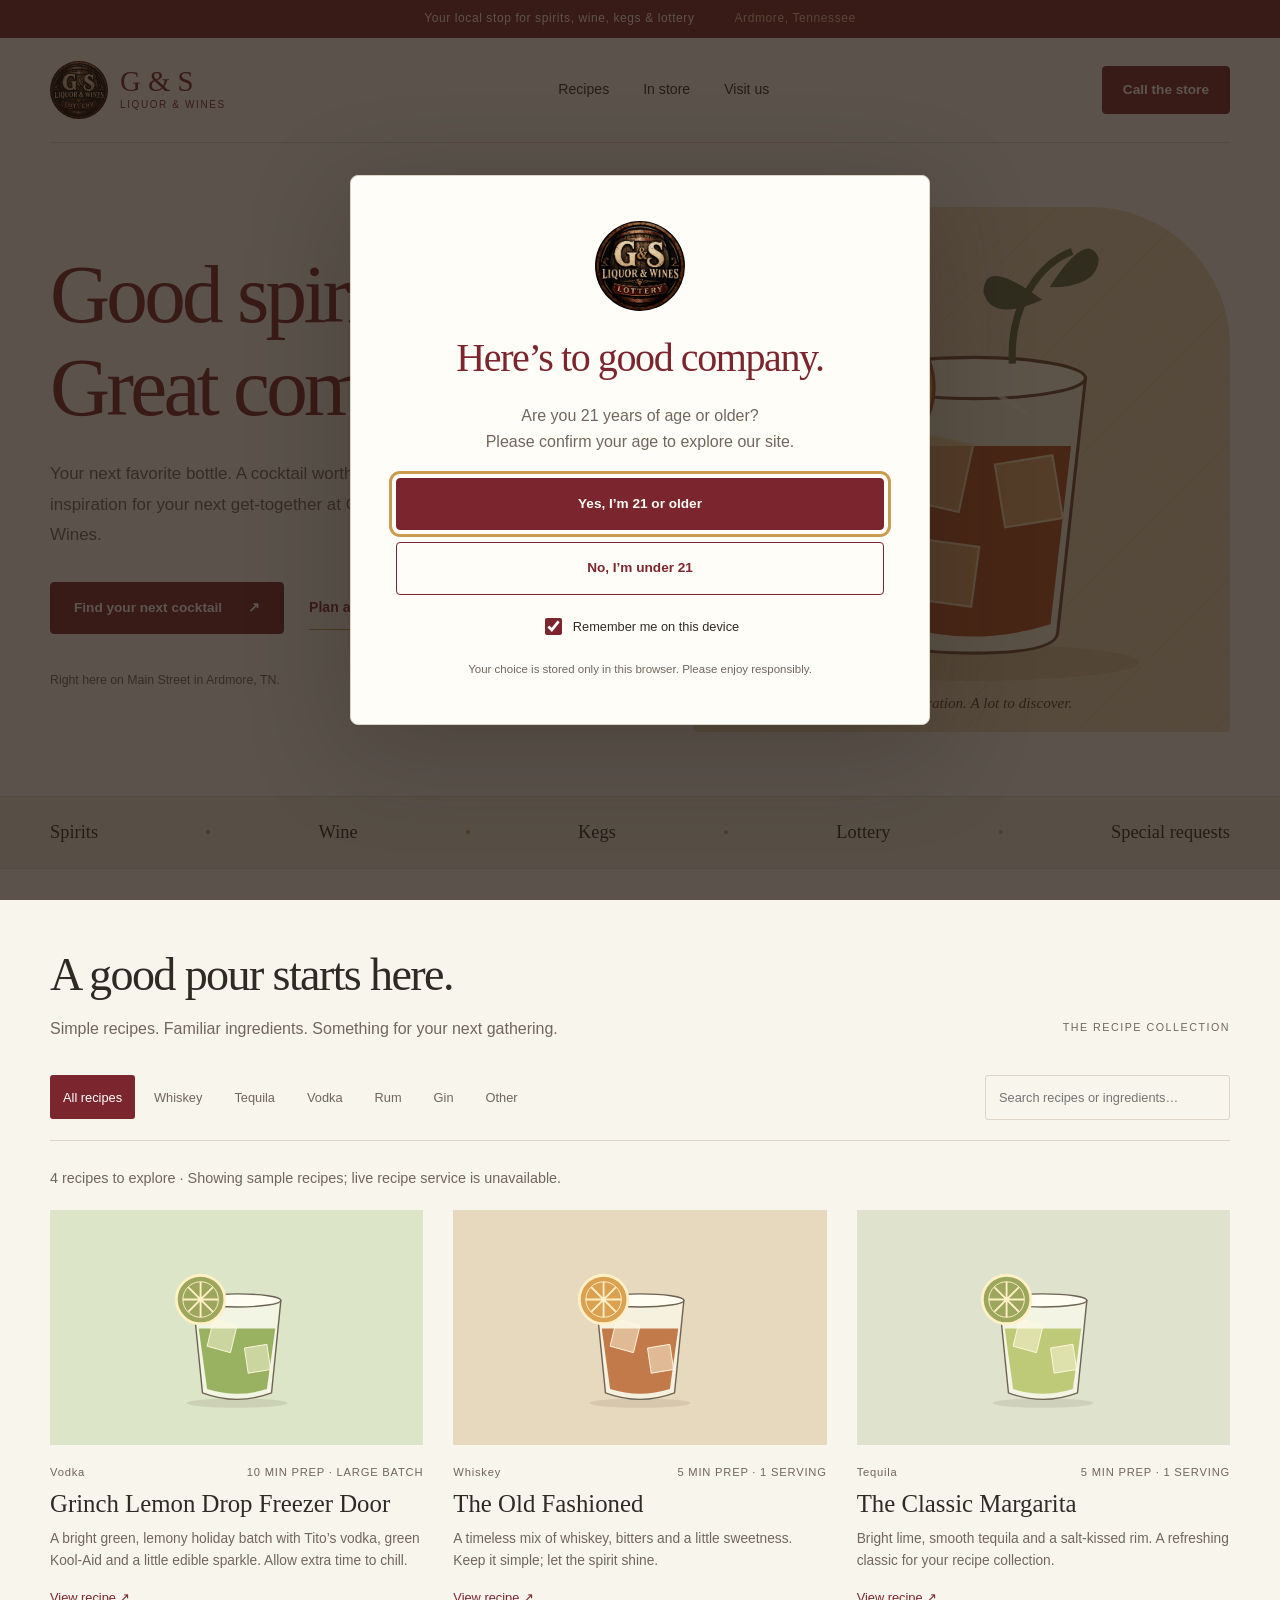
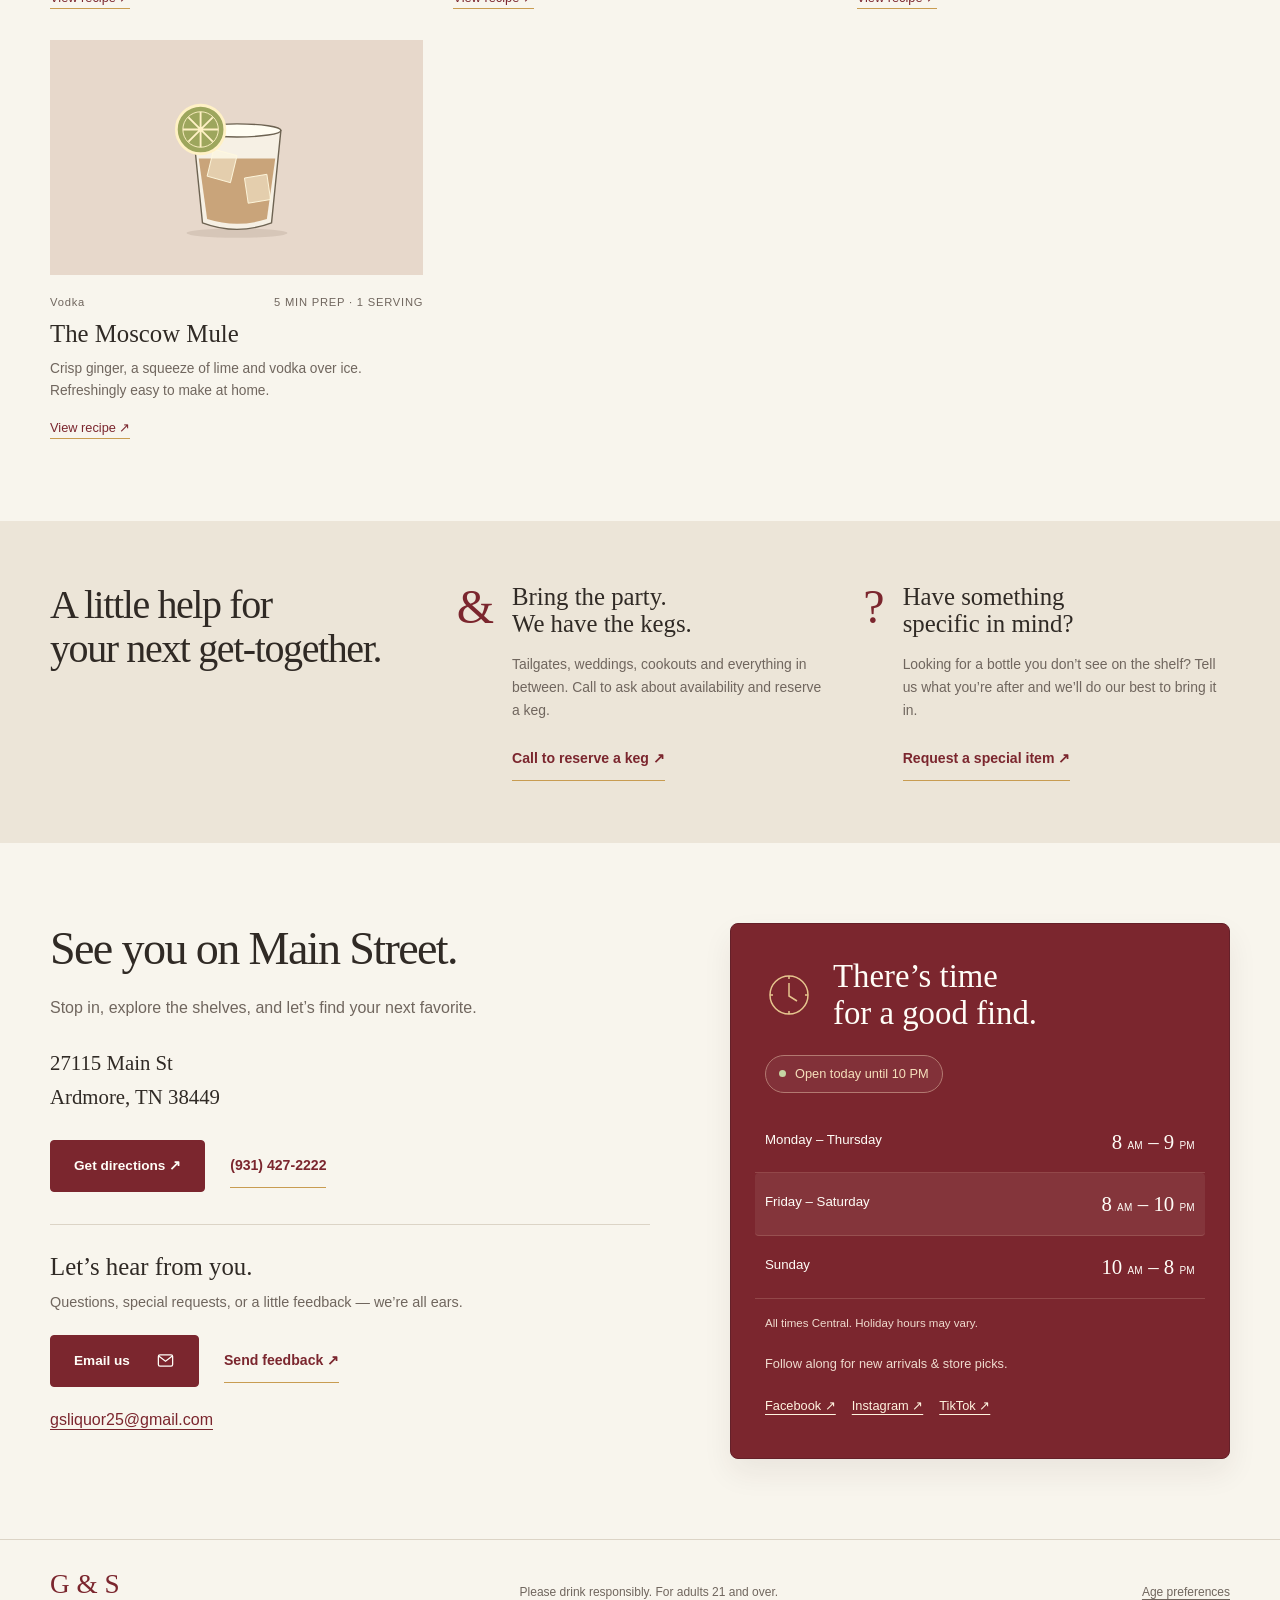
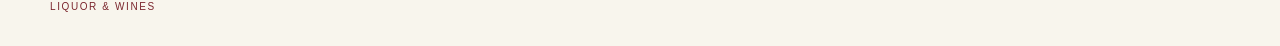
==== commit 3f7cb135: "feat: Implement Supabase client for recipe management and authentication - Added supabase-client.js " ====
--- a/index.html
+++ b/index.html
@@ -1,570 +1,24 @@
-<!DOCTYPE html>
+<!doctype html>
 <html lang="en">
 <head>
-  <meta charset="UTF-8">
-  <meta name="viewport" content="width=device-width, initial-scale=1.0">
-  <meta name="theme-color" content="#fdf0d8">
-  <title>G & S Liquor & Wines | Spirits, Wine, Kegs & Lottery in Ardmore, TN</title>
-  <meta name="description" content="G & S Liquor & Wines Lottery Station in Ardmore, TN — spirits, wine, kegs and lottery. Request a special item. Our new website is coming soon.">
-  <style>
-    /* ==========================================================
-       1. DESIGN TOKENS — every color, size and space lives here.
-          Change a value and it changes everywhere.
-       ========================================================== */
-    :root{
-      /* brand colors (rgb triplets so we can make transparent versions) */
-      --red-rgb:179,40,45;          /* banner red from the logo */
-      --amber-rgb:244,165,51;       /* golden-ale amber */
-      --ink-rgb:58,36,24;           /* dark brown text */
-
-      --red:rgb(var(--red-rgb));
-      --red-deep:#7f1d24;
-      --amber:rgb(var(--amber-rgb));
-      --ink:rgb(var(--ink-rgb));
-      --text-soft:#6a4d3c;          /* secondary text on light surfaces */
-      --white:#fff;
-
-      /* surfaces */
-      --page:#fdf0d8;
-      --surface:#fffaf0;            /* the main card */
-      --surface-raised:#fff;        /* contact tiles, buttons */
-      --hero:linear-gradient(165deg,#ffd77f 0%,#f8aa45 55%,#ef8139 100%);
-      --tint-amber:linear-gradient(135deg,#fff4d8,#ffe2a6);
-      --tint-red:linear-gradient(135deg,#fff1ed,#ffdad2);
-      --glass:rgba(255,255,255,.62);
-      --red-tint:#fff1ed;           /* hover fill for outline buttons */
-      --amber-soft:#ffe3a6;         /* light gold text on red */
-
-      /* lines + shadows */
-      --line:rgba(var(--ink-rgb),.14);
-      --line-red:rgba(var(--red-rgb),.38);
-      --line-amber:rgba(214,132,20,.55);
-      --shadow-card:0 30px 70px rgba(var(--red-rgb),.18);
-      --shadow-tile:0 4px 14px rgba(var(--ink-rgb),.07);
-      --shadow-btn:0 10px 24px rgba(var(--red-rgb),.3);
-      --red-gradient:linear-gradient(135deg,#d2403a,#a3262f);
-
-      /* type */
-      --font:Georgia, "Times New Roman", serif;
-      --text-label:.75rem;                                   /* 12px  uppercase labels, buttons */
-      --text-sm:.875rem;                                     /* 14px  hours, small buttons */
-      --text-base:1rem;                                      /* 16px  body */
-      --text-lead:clamp(1rem, .92rem + .4vw, 1.125rem);      /* 16–18px intro line */
-      --h3:clamp(1.2rem, 1.1rem + .4vw, 1.35rem);
-      --h2:clamp(1.75rem, 1.3rem + 1.6vw, 2.2rem);
-      --h1:clamp(2.4rem, 1.5rem + 4.4vw, 3.9rem);
-      --leading:1.7;
-      --track:2.5px;                                         /* uppercase label spacing */
-      --track-sm:1.5px;                                      /* buttons, chips */
-      --measure:34rem;                                       /* max paragraph width */
-
-      /* spacing scale */
-      --space-2:8px;
-      --space-3:12px;
-      --space-4:16px;
-      --space-5:24px;
-
-      /* layout — fluid, so phones need no overrides */
-      --gutter:clamp(9px, 2.5vw, 18px);       /* page edge */
-      --pad-x:clamp(20px, 5vw, 58px);         /* panel + footer sides */
-      --pad-y:clamp(40px, 7vw, 70px);         /* panel top / bottom */
-      --tile-pad:clamp(16px, 4vw, 22px);
-      --radius-lg:clamp(20px, 4vw, 28px);     /* main card */
-      --radius-md:16px;                       /* tiles */
-      --radius-pill:999px;                    /* buttons, chips */
-      --tap:48px;                             /* minimum touch target */
-      --ease:.25s ease;
-    }
-
-    /* ==========================================================
-       2. BASE — element defaults, so nothing is styled one-by-one
-       ========================================================== */
-    *{box-sizing:border-box;margin:0;padding:0}
-
-    html{scroll-behavior:smooth;-webkit-text-size-adjust:100%}
-
-    body{
-      min-height:100vh;
-      font-family:var(--font);
-      font-size:var(--text-base);
-      line-height:var(--leading);
-      color:var(--ink);
-      background:
-        radial-gradient(circle at 10% 6%, rgba(var(--amber-rgb),.5), transparent 36%),
-        radial-gradient(circle at 92% 92%, rgba(var(--red-rgb),.22), transparent 40%),
-        var(--page);
-      overflow-x:hidden;
-    }
-
-    /* playful dot pattern that fades out toward the bottom */
-    body::before{
-      content:"";
-      position:fixed;
-      inset:0;
-      pointer-events:none;
-      background-image:radial-gradient(rgba(var(--red-rgb),.14) 1.5px, transparent 1.7px);
-      background-size:26px 26px;
-      mask-image:linear-gradient(to bottom,#000,transparent 75%);
-    }
-
-    h1,h2,h3{line-height:1.15}
-    h1{font-size:var(--h1);line-height:1;letter-spacing:1px;text-shadow:0 2px 0 rgba(255,255,255,.45)}
-    h2{font-size:var(--h2)}
-    h3{font-size:var(--h3)}
-    h1,h2,h3,.lead{text-wrap:balance}   /* no one-word last lines in headings */
-
-    p{color:var(--text-soft);max-width:var(--measure);text-wrap:pretty}
-
-    a{color:inherit;text-decoration:none}
-
-    img,svg{display:block;max-width:100%}
-
-    :focus-visible{outline:3px solid var(--red);outline-offset:3px}
-
-    /* ==========================================================
-       3. REUSABLE COMPONENTS
-       ========================================================== */
-
-    /* vertical rhythm: children of a stack are evenly spaced.
-       :where() keeps this at zero specificity so any other class can override it */
-    :where(.stack){
-      display:grid;
-      gap:var(--space-3);
-      align-content:start;
-    }
-    .stack--tight{gap:var(--space-2)}
-    .stack--center{justify-items:center;text-align:center}
-
-    /* small uppercase heading — eyebrow, tile label, section title (works on div or h3) */
-    .label{
-      color:var(--label, var(--red));
-      font-size:var(--text-label);
-      font-weight:bold;
-      text-transform:uppercase;
-      letter-spacing:var(--track);
-      line-height:1.4;
-    }
-
-    /* bordered surface — contact tiles, feature cards */
-    .tile{
-      padding:var(--tile-pad);
-      border:1px solid var(--line);
-      border-radius:var(--radius-md);
-      background:var(--surface-raised);
-      box-shadow:var(--shadow-tile);
-    }
-    .tile--amber{border-color:var(--line-amber);background:var(--tint-amber)}
-    .tile--red{border-color:var(--line-red);background:var(--tint-red)}
-
-    /* grid that wraps itself: 2 columns when there is room, 1 when not */
-    .tiles{
-      display:grid;
-      grid-template-columns:repeat(auto-fit,minmax(min(100%,13rem),1fr));
-      gap:var(--space-3);
-    }
-
-    /* value text inside a tile; links are underlined so they read as links */
-    .value{color:var(--ink);overflow-wrap:anywhere}
-    .value a{
-      text-decoration:underline;
-      text-decoration-color:var(--amber);
-      text-decoration-thickness:2px;
-      text-underline-offset:4px;
-    }
-    .value a:hover{color:var(--red)}
-
-    /* buttons — primary (red) and secondary (outline); also used for social links */
-    .btn{
-      display:inline-flex;
-      align-items:center;
-      justify-content:center;
-      gap:var(--space-2);
-      min-height:var(--tap);
-      padding:0 22px;
-      border:1px solid transparent;
-      border-radius:var(--radius-pill);
-      background-origin:border-box;       /* keeps gradients from tiling into the border */
-      font-size:var(--text-label);
-      font-weight:bold;
-      text-transform:uppercase;
-      letter-spacing:var(--track-sm);
-      transition:var(--ease);
-    }
-    .btn:hover{transform:translateY(-2px)}
-
-    .btn-primary{
-      color:var(--white);
-      background-image:var(--red-gradient);
-      box-shadow:var(--shadow-btn);
-    }
-    .btn-primary:hover{box-shadow:0 14px 30px rgba(var(--red-rgb),.4)}
-
-    .btn-secondary{
-      color:var(--red);
-      border-color:var(--line-red);
-      background-color:var(--surface-raised);
-    }
-    .btn-secondary:hover{
-      color:var(--red-deep);
-      border-color:var(--red);
-      background-color:var(--red-tint);
-    }
-
-    .btn-icon{
-      width:24px;
-      height:24px;
-      display:grid;
-      place-items:center;
-      border-radius:50%;
-      background:var(--amber);
-      color:var(--ink);
-      font-size:14px;
-      line-height:1;
-    }
-
-    /* row of buttons: sit side by side when they fit, stack when they don't */
-    :where(.btn-row){--btn-basis:11rem}
-    .btn-row{
-      display:flex;
-      flex-wrap:wrap;
-      gap:var(--space-3);
-    }
-    .btn-row .btn{flex:1 1 var(--btn-basis)}
-
-    /* smaller, sentence-case buttons so three fit on one line */
-    .btn-row--compact{--btn-basis:7.5rem}
-    .btn-row--compact .btn{
-      padding:0 var(--space-4);
-      font-size:var(--text-sm);
-      text-transform:none;
-      letter-spacing:.3px;
-    }
-
-    /* non-clickable tag */
-    .chip{
-      padding:7px 14px;
-      border:1px solid var(--line-red);
-      border-radius:var(--radius-pill);
-      background:var(--glass);
-      color:var(--red-deep);
-      font-size:var(--text-label);
-      font-weight:bold;
-      text-transform:uppercase;
-      letter-spacing:var(--track-sm);
-      line-height:1.4;
-    }
-    .chips{display:flex;flex-wrap:wrap;justify-content:center;gap:var(--space-2)}
-
-    /* text link with underline, sized as a full touch target */
-    .link{
-      justify-self:start;
-      display:inline-flex;
-      align-items:center;
-      min-height:var(--tap);
-      color:var(--red);
-      font-size:var(--text-label);
-      font-weight:bold;
-      text-transform:uppercase;
-      letter-spacing:var(--track-sm);
-      text-decoration:underline;
-      text-decoration-color:var(--amber);
-      text-decoration-thickness:2px;
-      text-underline-offset:5px;
-      transition:var(--ease);
-    }
-    .link:hover{color:var(--red-deep)}
-
-    /* icon + text side by side; text drops below the icon on narrow screens */
-    .media{
-      display:flex;
-      flex-wrap:wrap;
-      gap:var(--space-4);
-    }
-    .media-body{flex:1 1 16rem}
-
-    .icon{
-      flex:none;
-      width:52px;
-      height:52px;
-      display:grid;
-      place-items:center;
-      border-radius:50%;
-      background:var(--icon-bg, var(--amber));
-      color:var(--icon-fg, var(--ink));
-      box-shadow:0 6px 14px rgba(var(--ink-rgb),.15);
-    }
-    .icon svg{width:26px;height:26px}
-    .tile--red .icon{--icon-bg:var(--red);--icon-fg:var(--white)}
-
-    /* label / value rows with a dashed divider */
-    .rows{display:grid;gap:var(--space-2)}
-    .row{
-      display:flex;
-      flex-wrap:wrap;
-      justify-content:space-between;
-      gap:0 var(--space-5);
-      padding-bottom:var(--space-2);
-      border-bottom:1px dashed var(--line);
-      color:var(--text-soft);
-      font-size:var(--text-sm);
-    }
-    .row strong{color:var(--ink);font-weight:bold}
-
-    /* ==========================================================
-       4. PAGE LAYOUT
-       ========================================================== */
-    .shell{
-      width:min(1180px, 100% - var(--gutter) * 2);
-      min-height:100vh;
-      margin:auto;
-      display:flex;
-      align-items:center;
-      padding:clamp(20px, 4vw, 42px) 0;
-    }
-
-    .card{
-      width:100%;
-      position:relative;
-      overflow:hidden;
-      border:1px solid var(--line);
-      border-radius:var(--radius-lg);
-      background:var(--surface);
-      box-shadow:var(--shadow-card);
-    }
-
-    .topline{
-      height:6px;
-      background:linear-gradient(90deg,var(--red),var(--amber),var(--red));
-    }
-
-    .content{
-      display:grid;
-      grid-template-columns:1.02fr .98fr;
-      min-height:700px;
-    }
-
-    /* both halves of the card share one panel style */
-    .panel{
-      gap:var(--space-5);
-      padding:var(--pad-y) var(--pad-x);
-      align-content:center;
-      position:relative;
-    }
-
-    /* the sunny half: amber gradient, dark text */
-    .panel--brand{
-      --label:var(--red-deep);
-      --text-soft:var(--ink);
-      gap:var(--space-4);
-      overflow:hidden;
-      background:var(--hero);
-    }
-    .panel--brand > *{position:relative;z-index:1}
-
-    .logo-wrap{
-      width:min(430px,88%);
-      aspect-ratio:1;
-      margin-bottom:var(--space-4);
-    }
-    /* rays + glow radiating from behind the logo */
-    .logo-wrap::after{
-      content:"";
-      position:absolute;
-      inset:-75%;
-      z-index:-1;
-      pointer-events:none;
-      background:
-        radial-gradient(circle,rgba(255,255,255,.7),transparent 40%),
-        repeating-conic-gradient(rgba(255,255,255,.3) 0 7deg,transparent 7deg 14deg);
-      mask-image:radial-gradient(circle,#000 18%,transparent 66%);
-    }
-    /* white ring around the logo */
-    .logo-wrap::before{
-      content:"";
-      position:absolute;
-      inset:-10px;
-      z-index:-1;
-      border-radius:50%;
-      border:3px solid rgba(255,255,255,.85);
-      box-shadow:0 24px 40px rgba(var(--ink-rgb),.35);
-    }
-    .logo{
-      width:100%;
-      height:100%;
-      object-fit:contain;
-      border-radius:50%;
-    }
-
-    .lead{font-size:var(--text-lead)}
-
-    /* a titled block inside a panel, ruled off from what's above */
-    .section--ruled{
-      padding-top:var(--space-5);
-      border-top:1px solid var(--line);
-    }
-
-    footer{
-      display:flex;
-      flex-wrap:wrap;
-      align-items:center;
-      justify-content:space-between;
-      gap:var(--space-2) var(--space-5);
-      padding:var(--space-5) var(--pad-x);
-      background:var(--red);
-      color:var(--white);
-      font-size:var(--text-label);
-    }
-    .footer-brand{color:var(--amber-soft);letter-spacing:1px;font-weight:bold}
-    .age{text-transform:uppercase;letter-spacing:var(--track-sm)}
-
-    /* ==========================================================
-       5. RESPONSIVE — one breakpoint: stack the two halves
-       ========================================================== */
-    @media (max-width:850px){
-      .content{grid-template-columns:1fr;min-height:0}
-      footer{justify-content:center;text-align:center}
-    }
-
-    @media (prefers-reduced-motion:reduce){
-      html{scroll-behavior:auto}
-      *{transition:none !important}
-      .btn:hover{transform:none}
-    }
-  </style>
+<meta charset="utf-8"><meta name="viewport" content="width=device-width,initial-scale=1">
+<meta name="theme-color" content="#7b262e"><meta name="description" content="Visit G & S Liquor & Wines in Ardmore, Tennessee for spirits, wine, kegs and lottery. Discover cocktail recipes and plan your next visit.">
+<title>G & S Liquor & Wines | Ardmore, TN</title>
+<link rel="stylesheet" href="styles.css"><script src="supabase-config.js" defer></script><script src="supabase-client.js" defer></script><script src="recipe-progress.js" defer></script><script src="app.js" defer></script>
 </head>
 <body>
-  <main class="shell">
-    <section class="card">
-      <div class="topline"></div>
-
-      <div class="content">
-        <div class="panel panel--brand stack stack--center">
-          <div class="logo-wrap">
-            <img class="logo" src="logo-900.jpg" width="900" height="900" alt="G & S Liquor & Wines Lottery logo">
-          </div>
-
-          <div class="label">Ardmore, Tennessee</div>
-          <h1>Cheers to<br>Something Great.</h1>
-          <p class="lead">
-            Our new website is coming soon — in the meantime, the store is
-            ready for you. Spirits, wine, kegs and lottery, all at your local G&nbsp;&amp;&nbsp;S.
-          </p>
-          <div class="chips">
-            <span class="chip">Spirits</span>
-            <span class="chip">Wine</span>
-            <span class="chip">Kegs</span>
-            <span class="chip">Lottery</span>
-            <span class="chip">Special Requests</span>
-          </div>
-        </div>
-
-        <div class="panel stack">
-          <div class="stack">
-            <div class="label">G & S Liquor & Wines Lottery Station</div>
-            <h2>Spirits, wine, kegs & lottery — all in one stop.</h2>
-            <p>
-              Stocking up for the weekend or planning the party of the year?
-              Stop by or give us a call and we'll help you find the right bottle or keg.
-              Follow us on Facebook, Instagram and TikTok for new arrivals, store picks
-              and promotions.
-            </p>
-          </div>
-
-          <div class="stack">
-            <div class="tile tile--amber media">
-              <div class="icon">
-                <svg viewBox="0 0 24 24" fill="none" stroke="currentColor" stroke-width="1.6" stroke-linecap="round" stroke-linejoin="round" aria-hidden="true">
-                  <path d="M7 3h10c1.6 3.2 1.6 14.8 0 18H7C5.4 17.8 5.4 6.2 7 3z"/>
-                  <path d="M5.7 8h12.6M5.7 16h12.6M12 11v2"/>
-                </svg>
-              </div>
-              <div class="media-body stack stack--tight">
-                <div class="label">Kegs Available</div>
-                <h3>Kegs for Every Occasion</h3>
-                <p>
-                  Hosting a party, tailgate, wedding or cookout? We sell kegs —
-                  stop in or call to reserve one for your next get-together.
-                </p>
-                <a class="link" href="tel:+19314272222">Call to reserve a keg →</a>
-              </div>
-            </div>
-
-            <div class="tile tile--red media">
-              <div class="icon">
-                <svg viewBox="0 0 24 24" fill="none" stroke="currentColor" stroke-width="1.6" stroke-linecap="round" stroke-linejoin="round" aria-hidden="true">
-                  <path d="M12 3l2.7 5.6 6.1.9-4.4 4.3 1 6.1L12 17l-5.4 2.9 1-6.1L3.2 9.5l6.1-.9z"/>
-                </svg>
-              </div>
-              <div class="media-body stack stack--tight">
-                <div class="label">Special Requests</div>
-                <h3>Can't Find It? Just Ask.</h3>
-                <p>
-                  Looking for a bottle you don't see on the shelf? Request a special
-                  item and we'll do our best to bring it in for you.
-                </p>
-                <a class="link" href="mailto:gsliquor25@gmail.com?subject=Special%20Item%20Request&body=Hi%20G%20%26%20S%20Liquor%2C%0A%0AI%27m%20looking%20for%3A%0A%0AItem%20%2F%20brand%20%2F%20size%3A%20%0AName%3A%20%0APhone%3A%20%0A">Request an item →</a>
-              </div>
-            </div>
-          </div>
-
-          <div class="tiles">
-            <div class="tile stack stack--tight">
-              <div class="label">Visit Us</div>
-              <p class="value">27115 Main St<br>Ardmore, TN 38449</p>
-            </div>
-            <div class="tile stack stack--tight">
-              <div class="label">Call Us</div>
-              <p class="value"><a href="tel:+19314272222">(931) 427-2222</a></p>
-            </div>
-            <div class="tile stack stack--tight">
-              <div class="label">Email</div>
-              <p class="value"><a href="mailto:gsliquor25@gmail.com">gsliquor25@gmail.com</a></p>
-            </div>
-            <div class="tile stack stack--tight">
-              <div class="label">Stay Updated</div>
-              <p class="value">Facebook, Instagram & TikTok</p>
-            </div>
-          </div>
-
-          <div class="stack">
-            <h3 class="label">Store Hours</h3>
-            <div class="rows">
-              <div class="row"><span>Monday – Thursday</span><strong>8 AM – 9 PM</strong></div>
-              <div class="row"><span>Friday – Saturday</span><strong>8 AM – 10 PM</strong></div>
-              <div class="row"><span>Sunday</span><strong>10 AM – 8 PM</strong></div>
-            </div>
-          </div>
-
-          <div class="btn-row">
-            <a class="btn btn-primary" href="tel:+19314272222">Call the Store</a>
-            <a class="btn btn-secondary" href="mailto:gsliquor25@gmail.com?subject=Special%20Item%20Request&body=Hi%20G%20%26%20S%20Liquor%2C%0A%0AI%27m%20looking%20for%3A%0A%0AItem%20%2F%20brand%20%2F%20size%3A%20%0AName%3A%20%0APhone%3A%20%0A">Request an Item</a>
-          </div>
-
-          <div class="stack section--ruled">
-            <h3 class="label">Follow Us</h3>
-            <div class="btn-row btn-row--compact">
-              <a class="btn btn-secondary" href="https://www.facebook.com/gsliquorsandwine" target="_blank" rel="noopener noreferrer" aria-label="Follow G & S Liquor on Facebook">
-                <span class="btn-icon">f</span>
-                <span>Facebook</span>
-              </a>
-              <a class="btn btn-secondary" href="https://www.instagram.com/gsliquorsandwines/" target="_blank" rel="noopener noreferrer" aria-label="Follow G & S Liquor on Instagram">
-                <span class="btn-icon">◎</span>
-                <span>Instagram</span>
-              </a>
-              <a class="btn btn-secondary" href="https://www.tiktok.com/@gsliquorsandwines" target="_blank" rel="noopener noreferrer" aria-label="Follow G & S Liquor on TikTok">
-                <span class="btn-icon">♪</span>
-                <span>TikTok</span>
-              </a>
-            </div>
-          </div>
-        </div>
-      </div>
-
-      <footer>
-        <div class="footer-brand">G & S LIQUOR & WINES LOTTERY</div>
-        <div class="age">Please drink responsibly • 21+</div>
-      </footer>
-    </section>
-  </main>
-</body>
-</html>
+<a class="skip" href="#main">Skip to content</a>
+<div id="site">
+<div class="announcement">Your local stop for spirits, wine, kegs & lottery <span>Ardmore, Tennessee</span></div>
+<header class="header wrap"><a class="brand" href="#" aria-label="G and S home"><img src="logo-900.jpg" alt="" width="58" height="58"><span>G & S <small>LIQUOR & WINES</small></span></a><nav aria-label="Main navigation"><a href="#recipes">Recipes</a><a href="#services">In store</a><a href="#visit">Visit us</a></nav><a class="button small" href="tel:+19314272222">Call the store</a></header>
+<main id="main">
+<section class="hero wrap"><div class="hero-copy"><h1>Good spirits.<br>Great company.</h1><p>Your next favorite bottle. A cocktail worth sharing. Find a little inspiration for your next get-together at G & S Liquor & Wines.</p><div class="actions"><a class="button" href="#recipes">Find your next cocktail <span aria-hidden="true">↗</span></a><a class="text-link" href="#visit">Plan a visit</a></div><p class="hero-note">Right here on Main Street in Ardmore, TN.</p></div><div class="hero-art"><svg viewBox="0 0 520 510" role="img" aria-label="Illustration of a citrus cocktail with an orange slice"><defs><pattern id="lines" width="22" height="22" patternUnits="userSpaceOnUse"><path d="M0 22L22 0" stroke="#d7bc84" stroke-width=".5"/></pattern></defs><path fill="#e8d9b8" d="M0 0h520v510H0z"/><path fill="url(#lines)" d="M0 0h520v510H0z"/><ellipse cx="269" cy="442" rx="163" ry="18" fill="#b99468" opacity=".3"/><path d="M164 166h216l-27 247q-1 20-82 20t-82-20Z" fill="#faf2db" stroke="#734b37" stroke-width="3"/><path d="M178 232h188l-20 173q-75 24-150 0Z" fill="#b75129"/><path d="m209 217 62 14-14 65-62-14zM292 250l56-9 10 61-56 9zM218 322l59 8-8 58-59-8z" fill="#f2c888" fill-opacity=".7" stroke="#f7dfb3" stroke-width="2"/><ellipse cx="272" cy="166" rx="108" ry="20" fill="#fff7e6" stroke="#734b37" stroke-width="3"/><path d="M309 152c-3-56 26-97 58-109" fill="none" stroke="#5d6745" stroke-width="7"/><path d="M338 90q-57-42-57-7 8 29 57 7m7-12q37-57 48-28-1 28-48 28" fill="#5d6745"/><circle cx="163" cy="175" r="70" fill="#e6a23e" stroke="#a85129" stroke-width="3"/><circle cx="163" cy="175" r="59" fill="#f6d48e" stroke="#fff0c8" stroke-width="5"/><path d="m163 116 0 118m-59-59h118m-101-42 84 84m-84 0 84-84" stroke="#fff0c8" stroke-width="4"/><path d="m285 176 38 24" stroke="#fff7e6" stroke-width="4" opacity=".8"/></svg><div class="art-caption">A little inspiration. A lot to discover.</div></div></section>
+<div class="shelf-strip" aria-label="Available in store"><div class="wrap"><span>Spirits</span><i></i><span>Wine</span><i></i><span>Kegs</span><i></i><span>Lottery</span><i></i><span>Special requests</span></div></div>
+<section id="recipes" class="section wrap"><div class="section-heading"><div><h2>A good pour starts here.</h2><p>Simple recipes. Familiar ingredients. Something for your next gathering.</p></div><span class="section-aside">THE RECIPE COLLECTION</span></div><div class="recipe-tools"><div class="filters" role="group" aria-label="Filter recipes"><button class="filter active" data-filter="All" aria-pressed="true">All recipes</button><button class="filter" data-filter="Whiskey" aria-pressed="false">Whiskey</button><button class="filter" data-filter="Tequila" aria-pressed="false">Tequila</button><button class="filter" data-filter="Vodka" aria-pressed="false">Vodka</button><button class="filter" data-filter="Rum" aria-pressed="false">Rum</button><button class="filter" data-filter="Gin" aria-pressed="false">Gin</button><button class="filter" data-filter="Other" aria-pressed="false">Other</button></div><label class="search"><span class="sr-only">Search recipes or ingredients</span><input id="search" type="search" placeholder="Search recipes or ingredients…"></label></div><p id="recipe-status" role="status" class="status">Loading recipes…</p><div id="recipe-grid" class="recipe-grid"></div></section>
+<section id="services" class="services"><div class="wrap"><h2>A little help for<br>your next get-together.</h2><div class="service"><span class="service-mark" aria-hidden="true">&</span><div><h3>Bring the party. We have the kegs.</h3><p>Tailgates, weddings, cookouts and everything in between. Call to ask about availability and reserve a keg.</p><a class="text-link" href="tel:+19314272222">Call to reserve a keg ↗</a></div></div><div class="service"><span class="service-mark" aria-hidden="true">?</span><div><h3>Have something specific in mind?</h3><p>Looking for a bottle you don’t see on the shelf? Tell us what you’re after and we’ll do our best to bring it in.</p><a class="text-link" href="mailto:gsliquor25@gmail.com?subject=Special%20Item%20Request">Request a special item ↗</a></div></div></div></section>
+<section id="visit" class="section wrap visit"><div><h2>See you on Main Street.</h2><p>Stop in, explore the shelves, and let’s find your next favorite.</p><address>27115 Main St<br>Ardmore, TN 38449</address><div class="actions"><a class="button" href="https://www.google.com/maps/search/?api=1&query=27115+Main+St+Ardmore+TN+38449" target="_blank" rel="noopener noreferrer">Get directions ↗</a><a class="text-link" href="tel:+19314272222">(931) 427-2222</a></div><div class="contact-invite"><h3>Let’s hear from you.</h3><p>Questions, special requests, or a little feedback — we’re all ears.</p><div class="actions"><a class="button" href="mailto:gsliquor25@gmail.com">Email us <svg viewBox="0 0 24 24" width="19" height="19" fill="none" stroke="currentColor" stroke-width="1.6" aria-hidden="true"><rect x="3" y="5" width="18" height="14" rx="2"/><path d="m3 6 9 7 9-7"/></svg></a><a class="text-link" href="mailto:gsliquor25@gmail.com?subject=Website%20%26%20Store%20Feedback">Send feedback ↗</a></div><a class="email" href="mailto:gsliquor25@gmail.com">gsliquor25@gmail.com</a></div></div><div class="hours"><div class="hours-heading"><svg viewBox="0 0 48 48" width="48" height="48" fill="none" stroke="currentColor" stroke-width="1.5" aria-hidden="true"><circle cx="24" cy="24" r="19"/><path d="M24 12v13l8 5M24 5v3m0 32v3M5 24h3m32 0h3"/></svg><h3>There’s time<br>for a good find.</h3></div><div class="today-hours" id="today-hours" hidden></div><dl><div data-days="1,2,3,4"><dt>Monday – Thursday</dt><dd>8 <small>AM</small> – 9 <small>PM</small></dd></div><div data-days="5,6"><dt>Friday – Saturday</dt><dd>8 <small>AM</small> – 10 <small>PM</small></dd></div><div data-days="0"><dt>Sunday</dt><dd>10 <small>AM</small> – 8 <small>PM</small></dd></div></dl><p class="hours-footnote">All times Central. Holiday hours may vary.</p><p>Follow along for new arrivals & store picks.</p><div class="socials"><a href="https://www.facebook.com/gsliquorsandwine" target="_blank" rel="noopener noreferrer">Facebook ↗</a><a href="https://www.instagram.com/gsliquorsandwines/" target="_blank" rel="noopener noreferrer">Instagram ↗</a><a href="https://www.tiktok.com/@gsliquorsandwines" target="_blank" rel="noopener noreferrer">TikTok ↗</a></div></div></section>
+</main><footer><div class="wrap"><a class="brand" href="#">G & S <small>LIQUOR & WINES</small></a><p>Please drink responsibly. For adults 21 and over.</p><div><button id="reset-age" class="footer-link">Age preferences</button></div></div></footer>
+</div>
+<dialog id="age-gate" aria-labelledby="age-title" aria-describedby="age-description"><div class="age-content"><img src="logo-900.jpg" alt="G & S Liquor & Wines" width="90" height="90"><h2 id="age-title">Here’s to good company.</h2><p id="age-description">Are you 21 years of age or older?<br>Please confirm your age to explore our site.</p><div id="age-actions"><button class="button" id="confirm-age">Yes, I’m 21 or older</button><button class="button outline" id="deny-age">No, I’m under 21</button><label class="remember"><input id="remember-age" type="checkbox" checked> Remember me on this device</label></div><p id="age-message" role="status" hidden>You must be 21 or older to enter this site.</p><button id="age-back" class="text-link" hidden>Return to age confirmation</button><small>Your choice is stored only in this browser. Please enjoy responsibly.</small></div></dialog>
+<dialog id="recipe-dialog" aria-labelledby="recipe-title"><div class="recipe-detail"><button class="close" aria-label="Close recipe">×</button><div id="recipe-body"></div></div></dialog>
+</body></html>
--- a/styles.css
+++ b/styles.css
@@ -0,0 +1,5 @@
+:root{--paper:#f8f5ed;--ink:#302a25;--muted:#70665e;--red:#7b262e;--gold:#c89c51;--line:#dcd4c6;--white:#fffdf7;--sans:Arial,Helvetica,sans-serif;--serif:Georgia,'Times New Roman',serif}*{box-sizing:border-box}html{scroll-behavior:smooth;scroll-padding-top:30px}body{margin:0;background:var(--paper);color:var(--ink);font:16px/1.65 var(--sans)}h1,h2,h3,p{margin:0}h1,h2,h3{font-family:var(--serif);font-weight:400;line-height:1.12;text-wrap:balance}h1{font-size:clamp(3.4rem,6.5vw,6rem);letter-spacing:-.045em;color:var(--red)}h2{font-size:clamp(2rem,3.6vw,3.2rem);letter-spacing:-.035em}h3{font-size:1.55rem}p{color:var(--muted)}a{color:inherit;text-decoration:none}button,input,textarea,select{font:inherit}button,a,input,textarea,select{-webkit-tap-highlight-color:transparent}button{cursor:pointer}button:disabled{opacity:.55;cursor:wait}a:hover{color:var(--red)}a,button{touch-action:manipulation}button:focus-visible,a:focus-visible,input:focus-visible,textarea:focus-visible,select:focus-visible{outline:3px solid var(--gold);outline-offset:4px}::selection{background:#ead5ac;color:var(--red)}input,textarea{caret-color:var(--red)}img{max-width:100%;display:block}.wrap{width:min(1180px,calc(100% - 80px));margin-inline:auto}.announcement{background:var(--red);color:#fff7e8;text-align:center;padding:9px 24px;font-size:.75rem;letter-spacing:.05em}.announcement span{margin-left:36px;color:#e9c89a}.header{display:flex;align-items:center;justify-content:space-between;gap:24px;padding-block:23px;border-bottom:1px solid var(--line)}.brand{display:flex;gap:12px;align-items:center;font-family:var(--serif);font-size:1.8rem;line-height:1.05;color:var(--red)}.brand img{border-radius:50%}.brand small{display:block;font:10px/1.8 var(--sans);letter-spacing:.16em}.header nav{display:flex;gap:34px;font-size:.88rem}.header nav a{padding:12px 0}.button{display:inline-flex;align-items:center;justify-content:center;gap:26px;background:var(--red);color:#fffdf7;border:1px solid var(--red);border-radius:4px;padding:14px 23px;min-height:48px;font-weight:600;font-size:.85rem;transition:background .2s}.button:hover{background:#591a22;color:white}.button.small{padding:11px 20px}.button.outline{background:transparent;color:var(--red)}.button.outline:hover{background:#f0e5d6}.text-link{display:inline-flex;align-items:center;min-height:44px;color:var(--red);border:0;background:none;padding:0;border-bottom:1px solid var(--gold);font-size:.88rem;font-weight:600}.actions{display:flex;flex-wrap:wrap;align-items:center;gap:25px}.hero{display:grid;grid-template-columns:1.1fr 1fr;gap:55px;align-items:center;padding-block:64px}.hero-copy>p{max-width:460px;margin-top:25px;font-size:1.06rem;line-height:1.8}.hero-copy .actions{margin-top:31px}.hero-copy .hero-note{font-size:.77rem;margin-top:35px}.hero-art{position:relative;background:#e8d9b8;border-radius:140px 140px 4px 4px;overflow:hidden}.hero-art svg{display:block;width:100%;height:auto}.art-caption{position:absolute;bottom:17px;left:0;width:100%;text-align:center;font-family:var(--serif);font-style:italic;font-size:.95rem;color:#5c3d2c}.shelf-strip{border-block:1px solid var(--line);background:#efe8da}.shelf-strip .wrap{display:flex;align-items:center;justify-content:space-between;gap:16px;padding-block:20px;font-family:var(--serif);font-size:1.15rem}.shelf-strip i{width:4px;height:4px;border-radius:50%;background:var(--gold)}.section{padding-block:80px}.section-heading{display:flex;align-items:end;justify-content:space-between;gap:35px}.section-heading p{margin-top:16px}.section-aside{font-size:.67rem;letter-spacing:.14em;color:var(--muted);white-space:nowrap;padding-bottom:6px}.recipe-tools{display:flex;gap:24px;align-items:center;justify-content:space-between;margin:32px 0 26px;border-bottom:1px solid var(--line);padding-bottom:20px}.filters{display:flex;flex-wrap:wrap;gap:6px}.filter{border:1px solid transparent;background:none;border-radius:3px;padding:9px 12px;min-height:44px;color:var(--muted);font-size:.8rem}.filter:hover{border-color:var(--line)}.filter.active{background:var(--red);color:white}.search input{width:245px;background:transparent;border:1px solid var(--line);padding:11px 13px;border-radius:3px;font-size:.8rem;color:var(--ink)}.recipe-grid{display:grid;grid-template-columns:repeat(3,1fr);gap:30px}.recipe-card{min-width:0}.recipe-card button{width:100%;text-align:left;border:0;padding:0;background:none;color:inherit}.drink-art{height:235px;background:var(--art-bg,#e8d9b8);display:grid;place-items:center;overflow:hidden;position:relative}.drink-art svg{width:140px;height:185px;transition:transform .25s ease}.recipe-card button:hover svg{transform:translateY(-6px) rotate(-3deg)}.recipe-meta{display:flex;justify-content:space-between;gap:10px;margin-top:18px;font-size:.7rem;letter-spacing:.07em;color:var(--muted)}.recipe-card h3{margin-top:8px}.recipe-card p{font-size:.86rem;margin-top:10px}.recipe-card .read{display:inline-block;margin-top:14px;color:var(--red);font-size:.8rem;border-bottom:1px solid var(--gold)}.status{font-size:.9rem}.status:not(:empty){margin-bottom:20px}.services{background:#ece5d8;padding-block:62px}.services>.wrap{display:grid;grid-template-columns:1fr 1fr 1fr;gap:40px}.services h2{font-size:2.5rem}.service{display:flex;gap:18px}.service-mark{font-family:var(--serif);color:var(--red);font-size:3rem;line-height:1}.service p{font-size:.87rem;margin-top:15px}.service a{margin-top:15px}.visit{display:grid;grid-template-columns:1.2fr 1fr;gap:80px}.visit p{margin-top:20px}.visit address{font-style:normal;font-family:var(--serif);font-size:1.3rem;margin:25px 0}.email{display:inline-block;color:var(--muted);font-size:.85rem;margin-top:20px;text-decoration:underline;text-underline-offset:4px}.hours{border-left:1px solid var(--line);padding-left:50px}.hours dl{margin:24px 0}.hours dl div{display:flex;gap:20px;justify-content:space-between;border-bottom:1px solid var(--line);padding-block:13px;font-size:.85rem}.hours dd{margin:0;font-variant-numeric:tabular-nums;white-space:nowrap}.hours p{font-size:.8rem}.socials{display:flex;flex-wrap:wrap;gap:20px;font-size:.8rem;margin-top:12px}.socials a{padding-block:8px;text-decoration:underline;text-underline-offset:4px}footer{border-top:1px solid var(--line);padding-block:30px}footer>.wrap{display:flex;align-items:center;justify-content:space-between;gap:25px}footer p,footer a,footer button{font-size:.75rem}footer .brand{font-size:1.7rem;display:block}footer .wrap>div{display:flex;gap:20px;align-items:center}.footer-link{padding:10px 0;background:none;border:none;color:var(--muted);text-decoration:underline;text-underline-offset:3px}dialog{border:1px solid var(--line);padding:0;background:var(--white);color:var(--ink);border-radius:8px;max-height:90dvh;width:min(580px,calc(100% - 32px));box-shadow:0 24px 100px #20161040}dialog::backdrop{background:#201610ba}body:has(dialog[open]){overflow:hidden}.age-content{padding:45px;text-align:center}.age-content img{margin:0 auto 25px;border-radius:50%}.age-content h2{font-size:2.5rem;color:var(--red)}.age-content p{margin:22px 0}.age-content small{display:block;font-size:.72rem;color:var(--muted);margin-top:22px}#age-actions{display:grid;gap:12px}.remember{font-size:.8rem;display:flex;align-items:center;justify-content:center;gap:8px;margin-top:8px}.remember input{accent-color:var(--red);width:17px;height:17px}.recipe-detail{padding:40px}.close{position:absolute;right:14px;top:10px;min-width:44px;min-height:44px;font-size:1.8rem;border:0;background:var(--white);color:var(--red);border-radius:50%}.recipe-detail h2{padding-right:30px;color:var(--red)}.recipe-detail h3{font-size:1.3rem;margin-top:28px}.recipe-detail p{margin-top:17px}.recipe-detail li{padding-left:5px;margin-bottom:10px;font-size:.95rem;white-space:pre-wrap;overflow-wrap:anywhere}.recipe-detail .recipe-meta{justify-content:start;gap:20px}#recipe-body{overflow-wrap:anywhere}.sr-only,.skip{position:absolute;width:1px;height:1px;overflow:hidden;clip-path:inset(50%)}.skip:focus{position:fixed;top:10px;left:10px;width:auto;height:auto;clip-path:none;padding:15px;background:var(--white);z-index:10}[hidden]{display:none!important}.admin-shell{max-width:850px;margin:40px auto;padding-inline:24px}.admin-shell h1{font-size:2.8rem}.admin-shell p{margin:15px 0}.admin-form{display:grid;gap:18px;margin-top:26px}.admin-form label{display:grid;gap:6px;font-size:.88rem}.admin-form input,.admin-form select,.admin-form textarea{width:100%;padding:12px;border:1px solid var(--line);border-radius:4px;background:var(--white);color:var(--ink)}.admin-form textarea{min-height:130px;resize:vertical}.admin-row{display:flex;gap:16px}.admin-row>*{flex:1}.admin-list{list-style:none;padding:0}.admin-list li{display:flex;justify-content:space-between;align-items:center;gap:16px;padding-block:18px;border-bottom:1px solid var(--line)}.admin-list .actions{gap:12px}.admin-list button{padding:8px 12px;min-height:44px;background:none;color:var(--red);border:1px solid var(--line);border-radius:3px}.admin-top{display:flex;align-items:center;justify-content:space-between;gap:20px;margin-top:25px}#admin-status{white-space:pre-wrap;color:var(--red)}@media(max-width:1050px){.recipe-tools{align-items:start;flex-direction:column}.search,.search input{width:100%}.services>.wrap{grid-template-columns:1fr 1fr}.services h2{grid-column:1/-1}.hero{gap:30px}.visit{gap:35px}.hours{padding-left:30px}}@media(max-width:680px){.wrap{width:calc(100% - 40px)}.announcement span{display:none}.header{flex-wrap:wrap;gap:12px;padding-block:17px}.header .brand{font-size:1.5rem}.brand img{width:46px;height:46px}.header nav{order:3;justify-content:center;width:100%;gap:40px;border-top:1px solid var(--line);padding-top:8px}.header>.button{font-size:.75rem;padding:8px 13px}.hero{grid-template-columns:1fr;padding-block:35px;gap:35px}.hero-copy>p{font-size:1rem}.hero-copy .hero-note{margin-top:20px}.hero-art{max-width:450px;width:100%;margin:auto}.hero-art svg{max-height:350px}.shelf-strip .wrap{flex-wrap:wrap;justify-content:center;font-size:.9rem;gap:10px 18px}.section{padding-block:48px}.section-heading{display:block}.section-aside{display:none}.recipe-grid{grid-template-columns:1fr;gap:35px}.drink-art{height:250px}.services>.wrap{grid-template-columns:1fr;gap:30px}.services{padding-block:44px}.services h2{font-size:2.2rem}.visit{grid-template-columns:1fr;gap:40px}.hours{border-left:0;border-top:1px solid var(--line);padding:30px 0 0}footer>.wrap{flex-direction:column;align-items:start;gap:16px}.age-content{padding:32px 23px}.age-content h2{font-size:2.1rem}.recipe-detail{padding:35px 23px}.admin-row{flex-direction:column}.admin-list li{align-items:start;flex-direction:column}.filters{gap:3px}.filter{padding-inline:10px}}@media(prefers-reduced-motion:reduce){html{scroll-behavior:auto}*,*::before,*::after{transition:none!important;animation:none!important}}
+/* Contact and hours: a warm invitation alongside a burgundy shop-hours placard. */
+.contact-invite{margin-top:32px;padding-top:28px;border-top:1px solid var(--line)}.contact-invite h3{font-size:1.55rem}.contact-invite p{font-size:.9rem;margin:10px 0 20px}.contact-invite .email{font-size:1rem;color:var(--red);overflow-wrap:anywhere}.hours{border:1px solid #642029;border-radius:8px;background:var(--red);color:var(--white);padding:34px;box-shadow:0 14px 30px #39201812;align-self:start}.hours-heading{display:flex;align-items:center;gap:20px}.hours-heading svg{flex:none;color:#e6c58e}.hours-heading h3{font-size:2.05rem}.today-hours{display:inline-flex;gap:9px;align-items:center;color:#f5dfbb;background:#ffffff0d;border:1px solid #b37971;border-radius:30px;padding:7px 13px;margin-top:24px;font-size:.8rem}.today-hours::before{content:'';width:7px;height:7px;border-radius:50%;background:#dfbc84}.today-hours.is-open::before{background:#c5d5a3}.hours dl{margin:18px 0 12px}.hours dl div{border-color:#b3797166;padding:18px 10px;margin-inline:-10px;font-size:.83rem}.hours dl div.is-today{background:#fff7e812;border-radius:4px}.hours dd{font-family:var(--serif);font-size:1.3rem;line-height:1.25}.hours dd small{font:10px var(--sans);letter-spacing:.03em}.hours p{color:#efdbce}.hours .hours-footnote{font-size:.72rem;margin-top:15px}.hours .socials{gap:16px}.hours .socials a{color:#fff3df}.hours .socials a:hover{color:#e6c58e}.recipe-vote{margin-top:30px;padding-top:24px;border-top:1px solid var(--line)}.recipe-vote h3{margin-top:0}.recipe-vote p{font-size:.88rem}.recipe-vote .actions{margin-top:18px;gap:16px}.recipe-vote .button:disabled{cursor:default;opacity:.8}.vote-count{color:var(--red);font-size:.9rem;font-variant-numeric:tabular-nums}.vote-feedback:empty{display:none}.recipe-detail .recipe-note{font-size:.86rem;background:#eee8da;padding:14px 16px;border-radius:4px}.recipe-detail .recipe-credit{font-size:.8rem;font-style:italic;color:var(--muted);margin-top:25px}@media(max-width:680px){.hours{padding:27px 23px}.hours dl div{gap:10px}.hours-heading h3{font-size:1.8rem}.hours dd{font-size:1.2rem}.contact-invite .actions{gap:18px}}
+.guided-recipe{margin-top:28px;padding-top:22px;border-top:1px solid var(--line)}.recipe-detail .guided-recipe>h3{margin-top:0;font-size:1.65rem}.guided-recipe>p{font-size:.9rem}.guided-recipe .progress-label{color:var(--red);font-size:.8rem;font-weight:600;margin-top:24px}.guided-recipe progress{display:block;width:100%;height:7px;margin:10px 0 23px;border:0;border-radius:10px;overflow:hidden;background:#e8dfd0;accent-color:var(--red)}.guided-recipe progress::-webkit-progress-bar{background:#e8dfd0;border-radius:10px}.guided-recipe progress::-webkit-progress-value{background:var(--red);border-radius:10px}.guided-recipe progress::-moz-progress-bar{background:var(--red);border-radius:10px}.current-step{padding:23px;background:#f0e9db;border-radius:5px}.step-label{font-size:.78rem;color:var(--red);font-weight:600}.recipe-detail .current-step p{margin:12px 0 22px;min-height:72px;font-family:var(--serif);font-size:1.25rem;line-height:1.6;white-space:pre-wrap}.current-step .actions{gap:12px}.current-step .button{gap:8px;font-size:.78rem;padding:12px 15px}.current-step .button:disabled{cursor:default}.recipe-detail .progress-saved{font-size:.75rem;margin-top:13px}.guided-recipe>.text-link{font-size:.78rem}.step-overview{border-block:1px solid var(--line);margin-top:23px;padding-block:12px}.step-overview summary{cursor:pointer;font-size:.88rem;color:var(--red);padding-block:8px}.step-overview summary:focus-visible{outline:3px solid var(--gold);outline-offset:3px}.recipe-complete{margin-top:30px;padding-top:5px}.recipe-detail .recipe-complete h3{font-size:1.65rem}.recipe-complete>label{display:block;font-size:.85rem;font-weight:600;margin:22px 0 8px}.recipe-complete textarea{width:100%;border:1px solid var(--line);border-radius:4px;background:var(--white);color:var(--ink);padding:12px;font-size:.9rem;resize:vertical}.recipe-complete .actions{gap:10px;margin-top:20px}.recipe-complete .button{font-size:.78rem;padding:12px 15px}.recipe-detail .share-help{font-size:.75rem;line-height:1.65;margin-top:10px}.share-feedback{font-size:.85rem;color:var(--red)}.share-feedback:empty{display:none}.recipe-detail :focus{scroll-margin-block:30px}@media(max-width:680px){.current-step{padding:20px 17px}.current-step .actions>.button{flex:1}.recipe-complete .actions>.button{flex:1 1 40%}.recipe-complete .actions>.button:first-child{flex-basis:100%}}
+.ingredient-checklist{list-style:none;padding:0;margin:12px 0 24px}.recipe-detail .ingredient-checklist li{padding:0;margin:0;border-bottom:1px solid var(--line)}.ingredient-checklist label{display:flex;gap:13px;align-items:start;padding:13px 4px;cursor:pointer;min-height:48px}.ingredient-checklist input{width:19px;height:19px;flex:none;accent-color:var(--red);margin-top:3px}.ingredient-checklist input:checked+span{text-decoration:line-through;color:var(--muted)}.recipe-detail .ingredient-count{font-size:.8rem;color:var(--red)}.recipe-timer{border:1px solid var(--line);border-radius:5px;margin-top:22px;padding:20px}.recipe-detail .recipe-timer h3{margin:0 0 18px}.recipe-timer label{display:flex;align-items:center;gap:12px;font-size:.85rem}.recipe-timer input{width:100px;border:1px solid var(--line);border-radius:3px;padding:9px;background:var(--white);color:var(--ink)}.timer-display{display:block;font-family:var(--serif);font-size:1.6rem;color:var(--red);font-variant-numeric:tabular-nums;margin:16px 0;line-height:1.3}.recipe-timer .actions{gap:12px}.timer-notice{font-size:.8rem}.timer-notice:empty{display:none}.recipe-detail .recipe-timer .share-help{font-size:.75rem}.recipe-activity{padding-block:20px 30px;border-bottom:1px solid var(--line);margin-bottom:26px}.recipe-activity>p{font-size:.82rem}.activity-scroll{overflow-x:auto;margin-top:20px}.recipe-activity table{width:100%;border-collapse:collapse;font-size:.82rem}.recipe-activity th,.recipe-activity td{padding:14px 12px;border-bottom:1px solid var(--line);text-align:right;font-variant-numeric:tabular-nums}.recipe-activity th:first-child{text-align:left;min-width:160px}.recipe-activity thead th{background:#ece5d8;font-weight:600;white-space:nowrap}.recipe-activity tbody th{font-weight:400}.recipe-activity #activity-status{font-size:.75rem}@media(max-width:680px){.recipe-activity .admin-top{align-items:start;flex-direction:column}.recipe-timer .button{padding:12px 14px;font-size:.8rem}}
